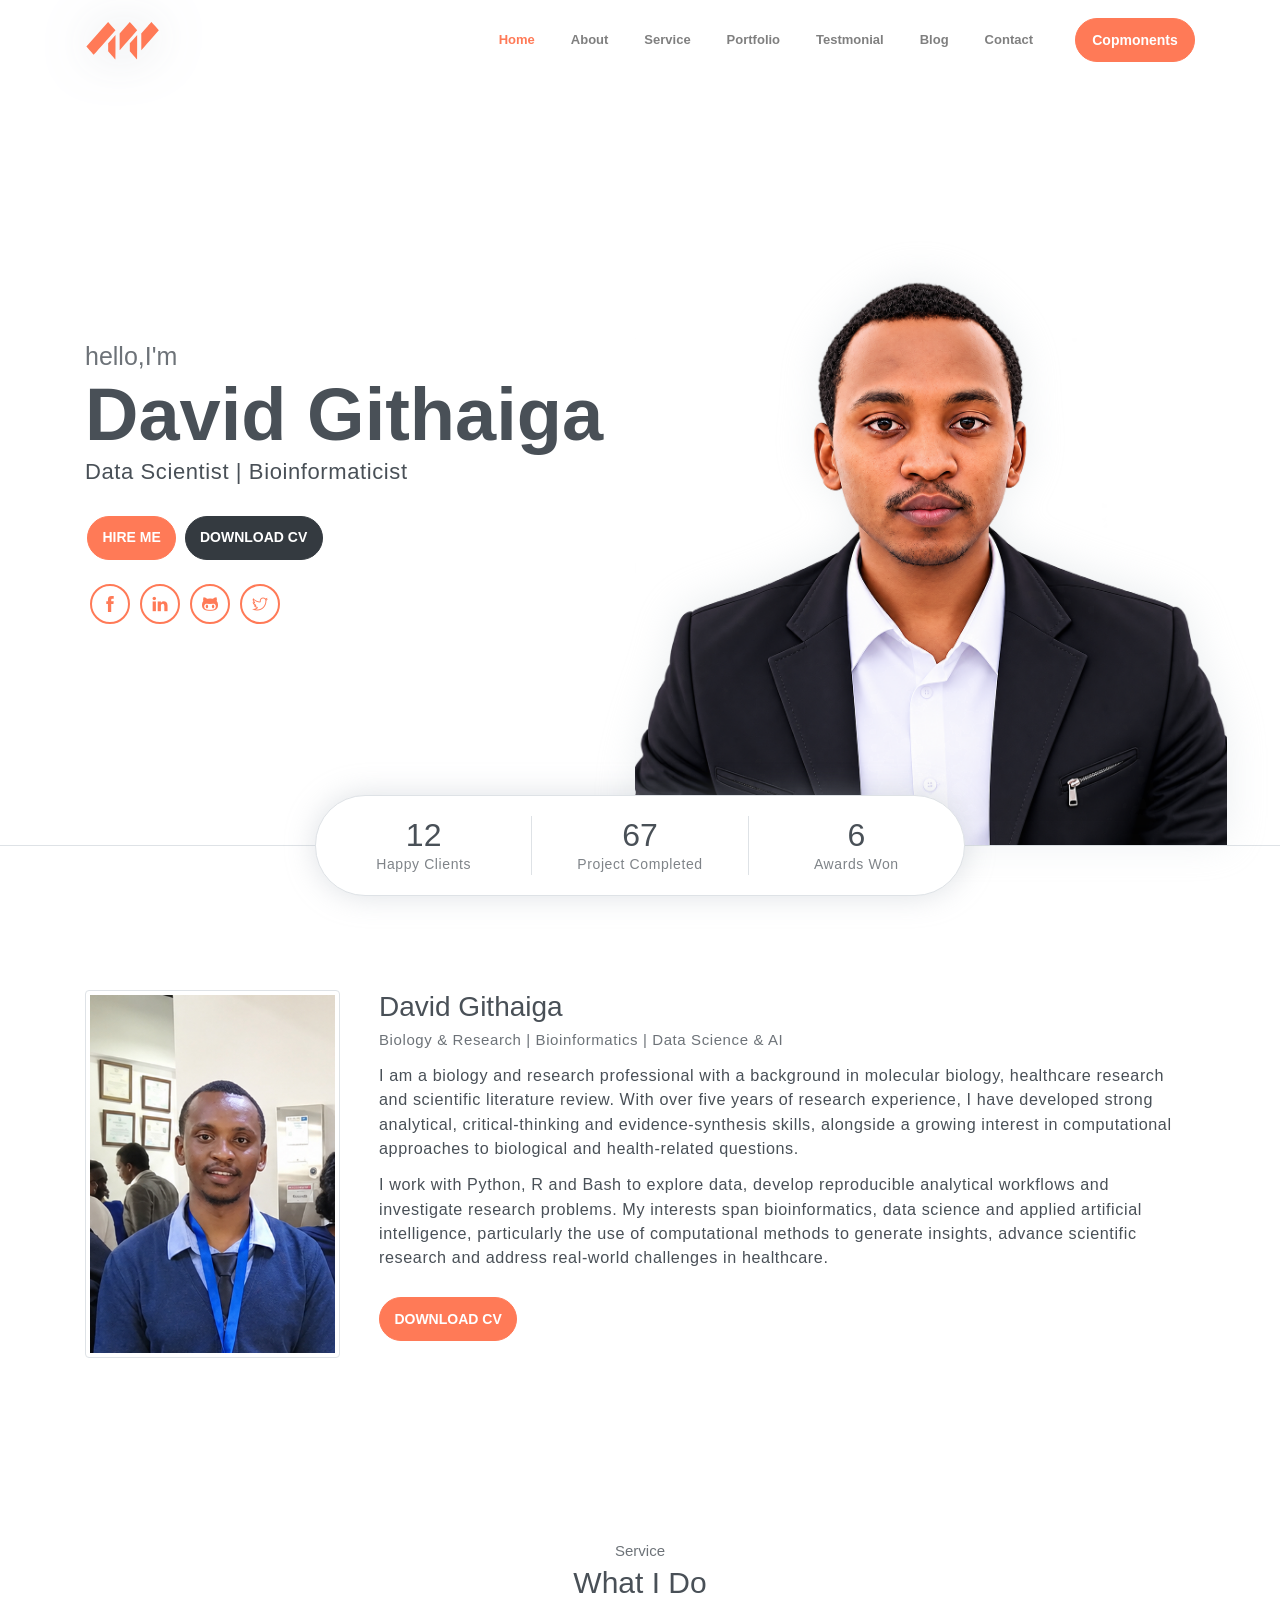
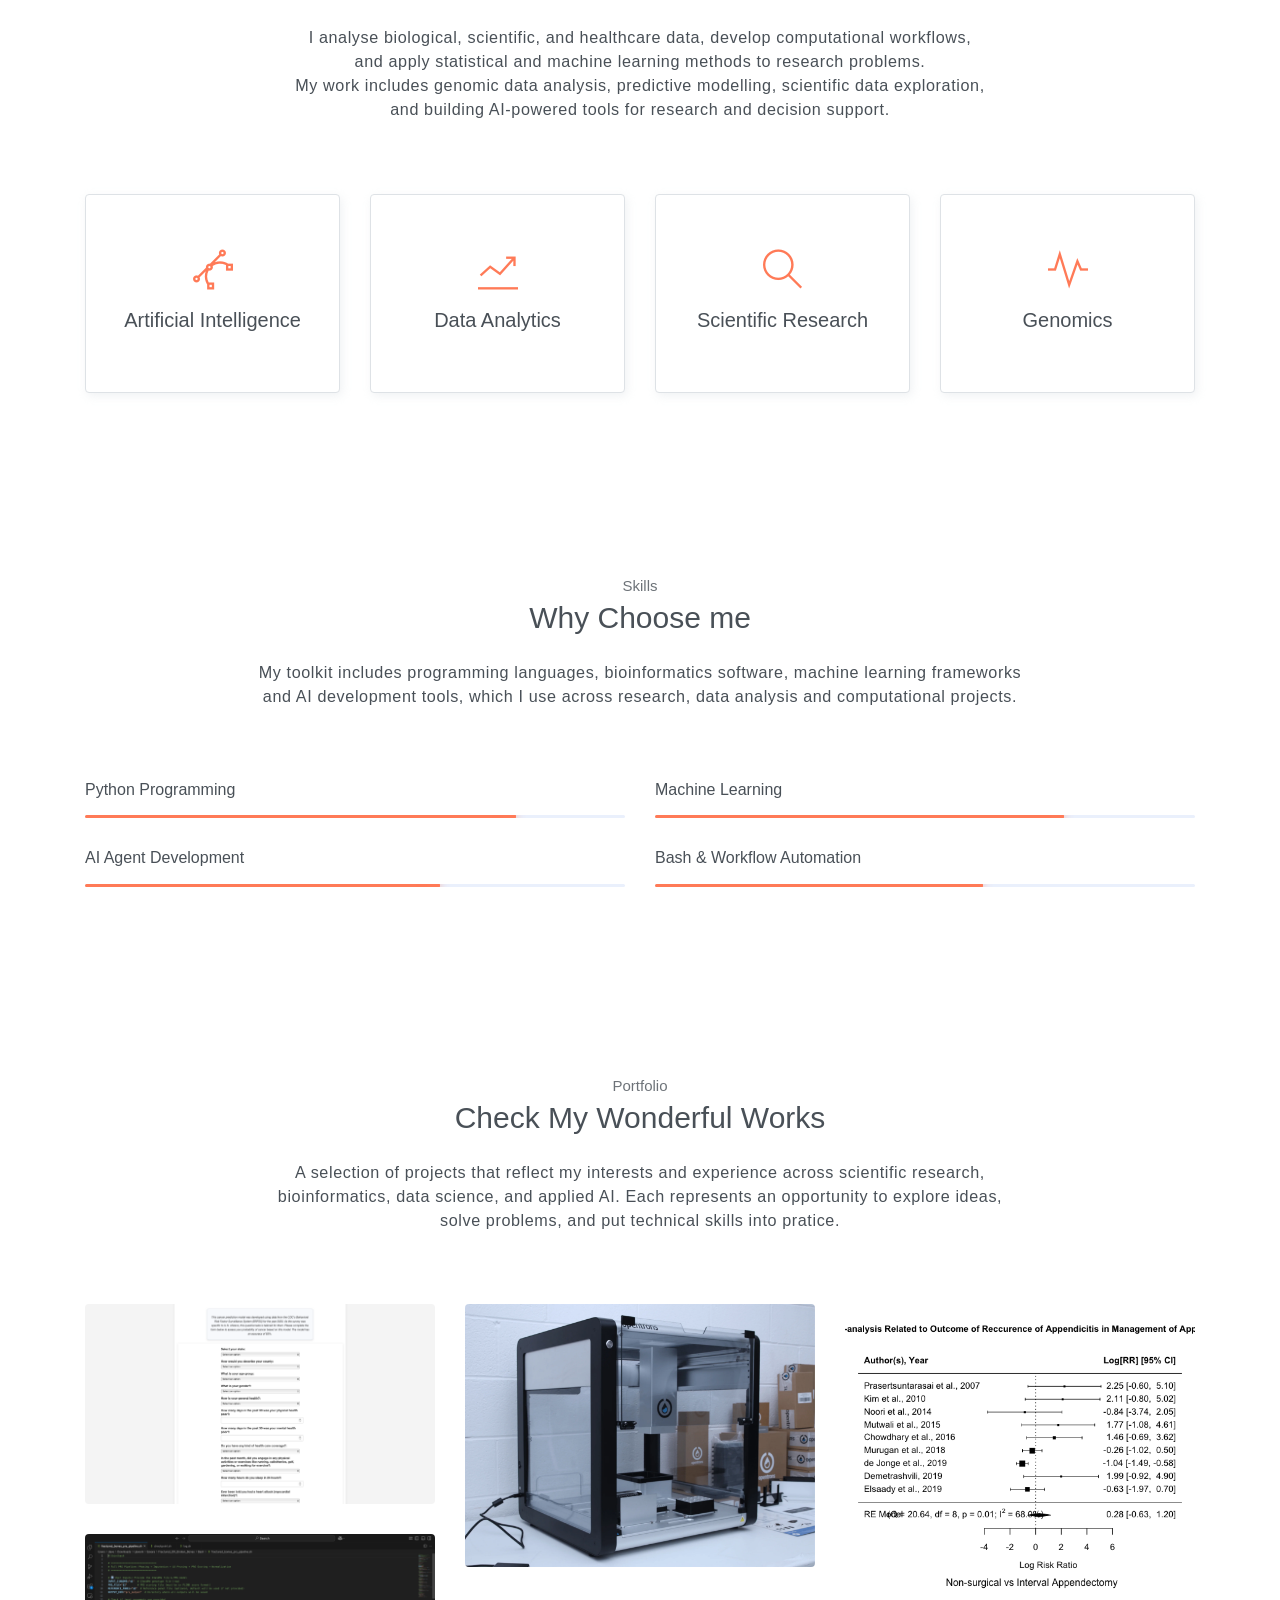
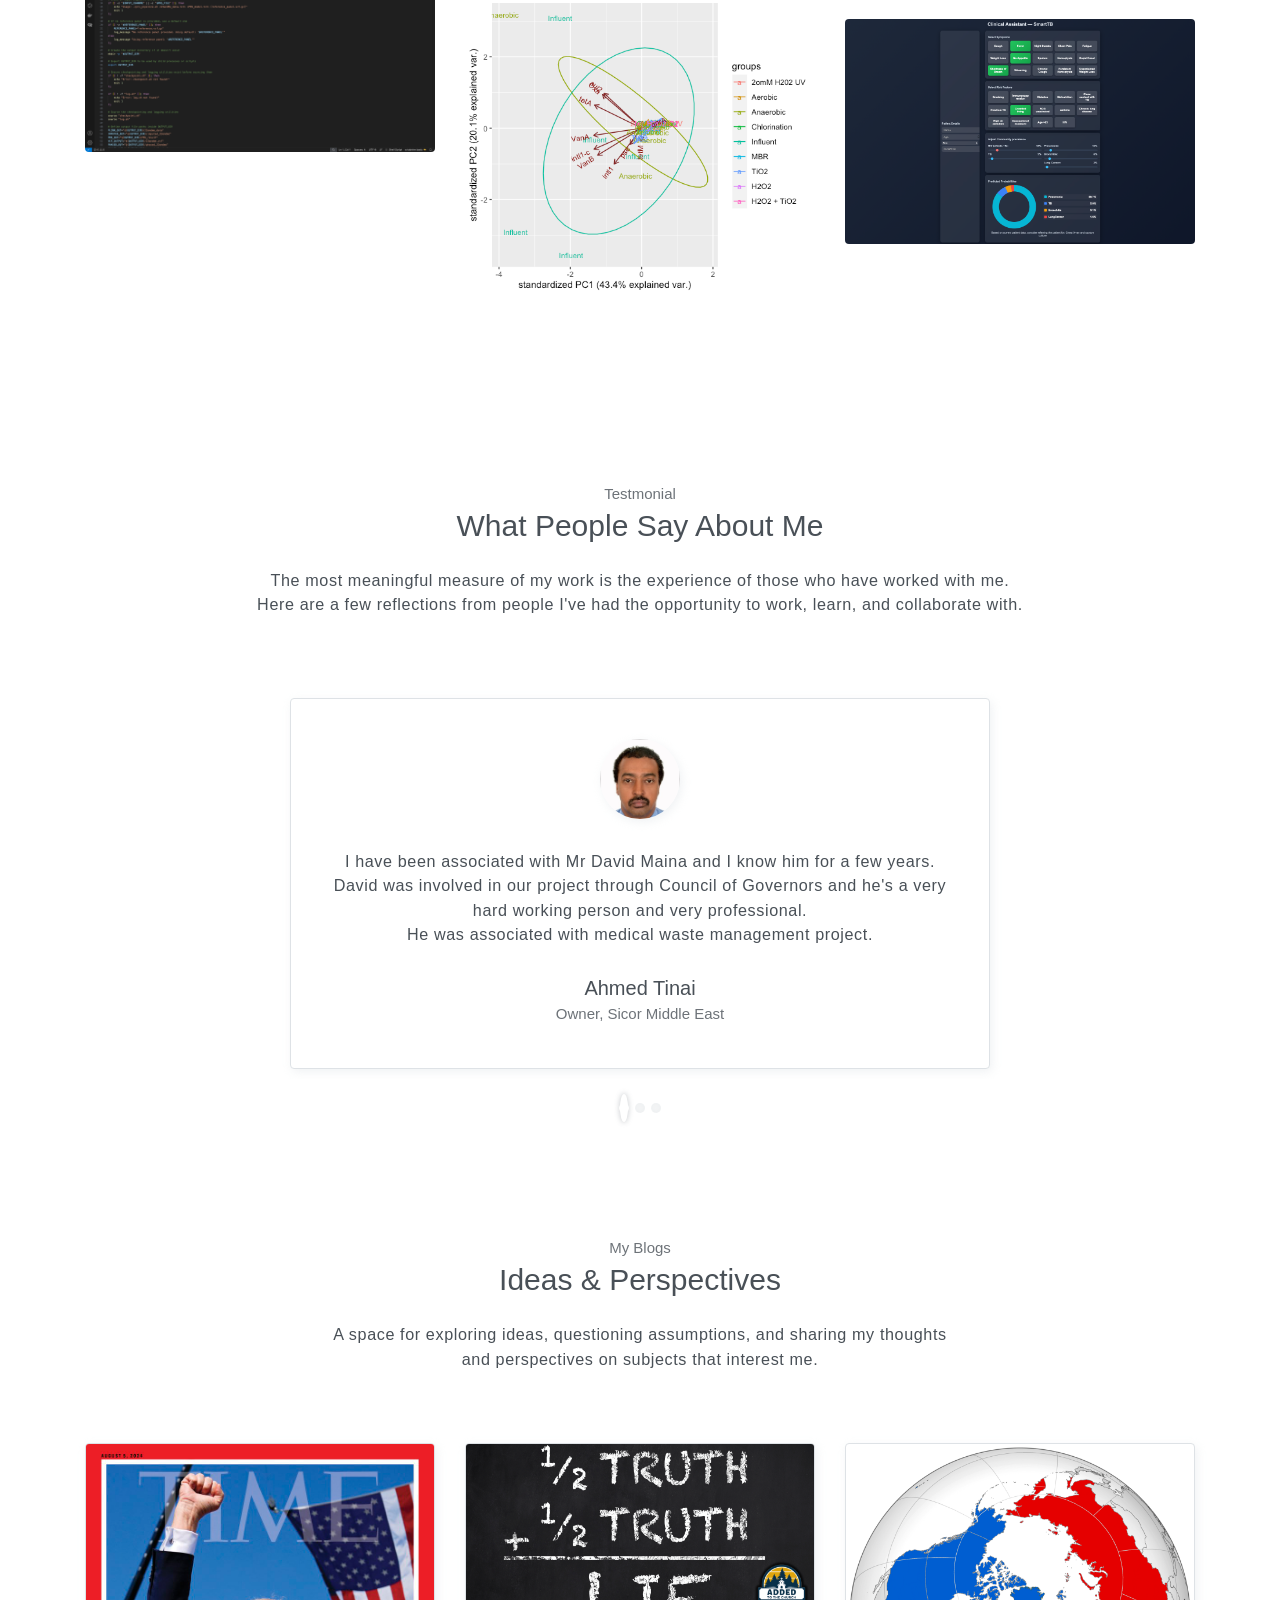
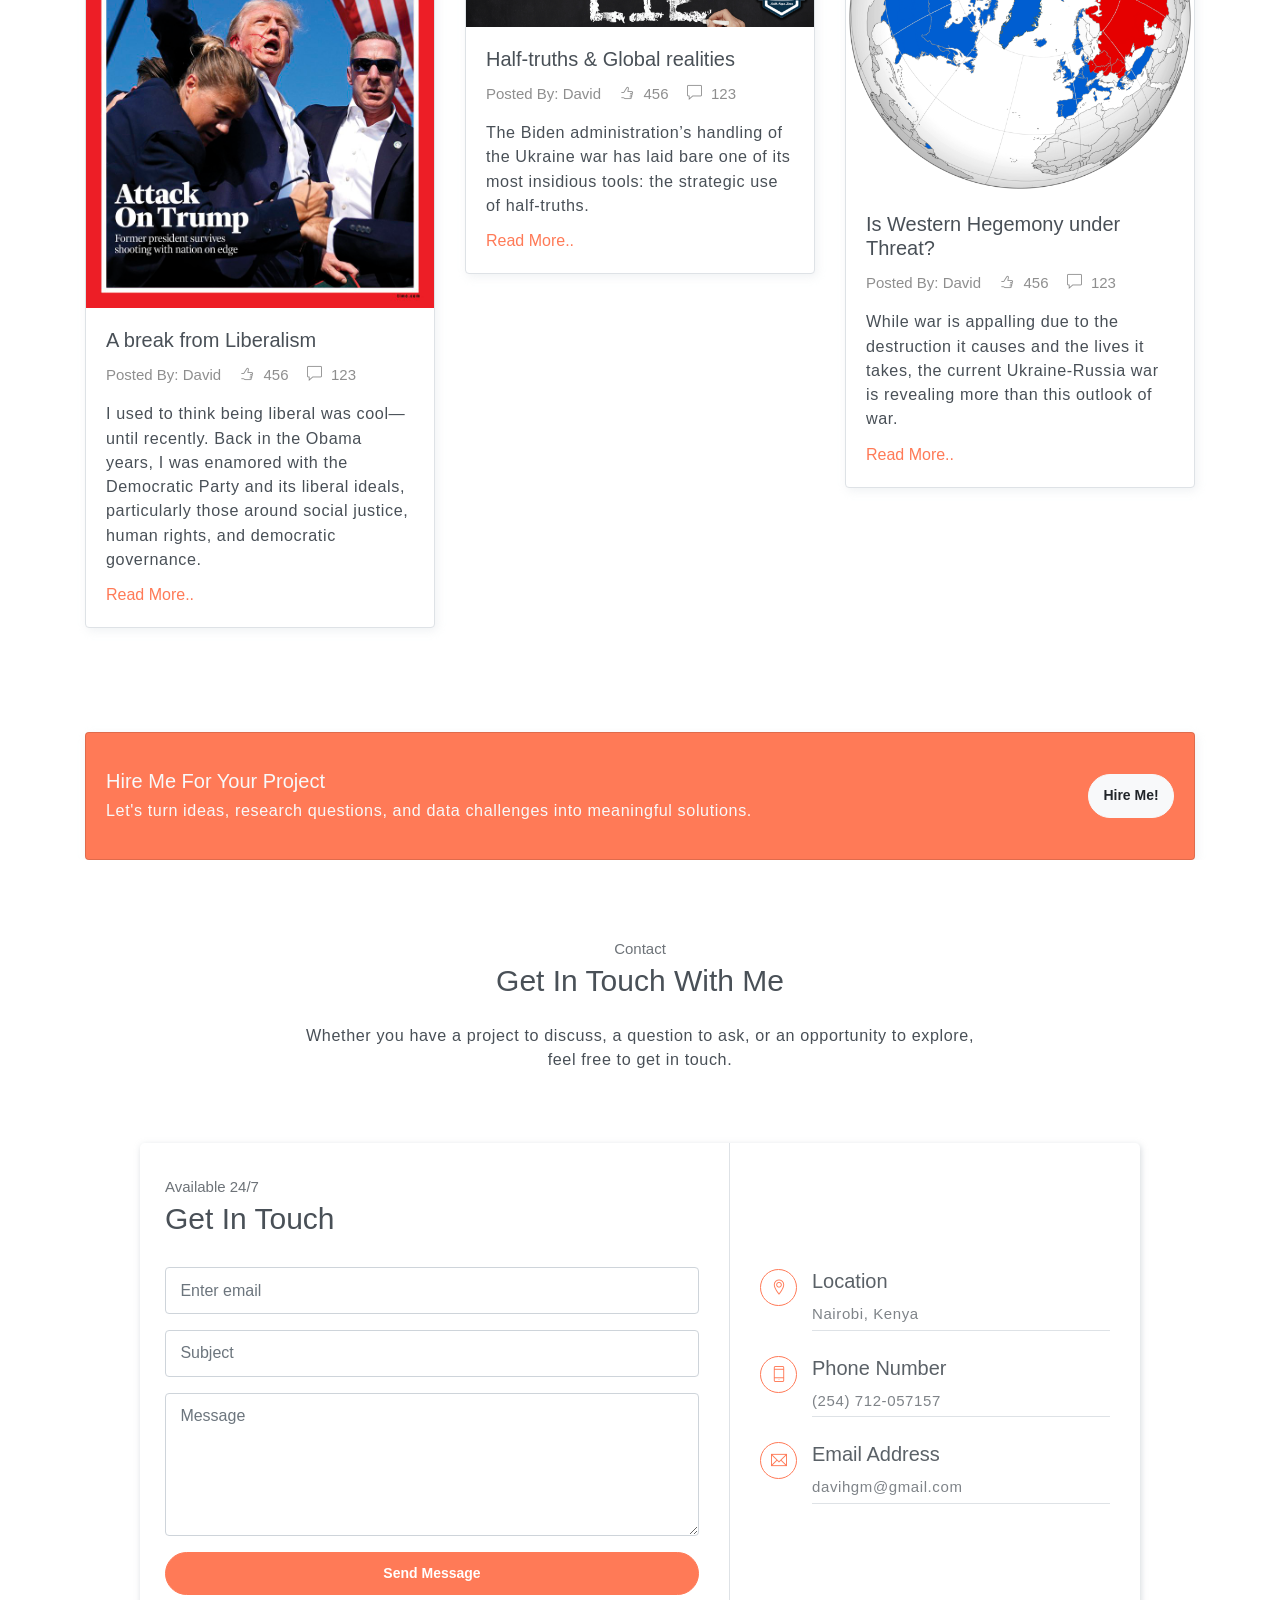
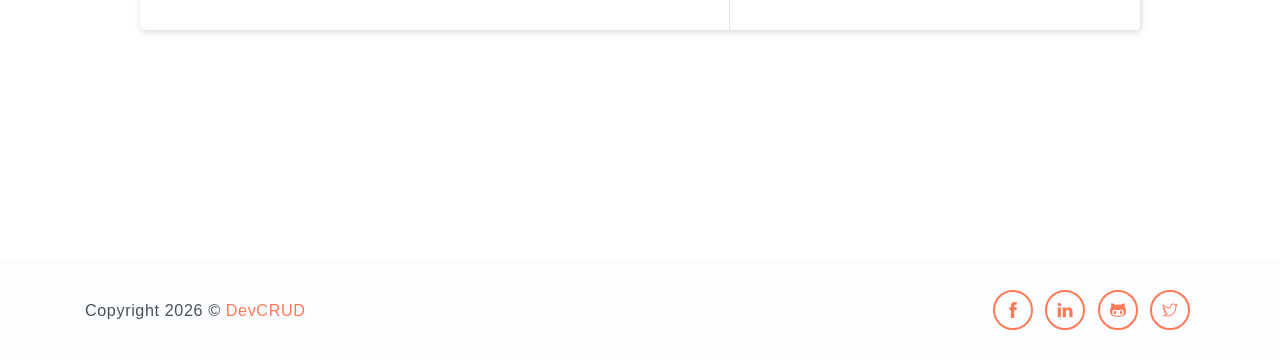
==== public_html/index.html @ 7962969c "Update portfolio website" ====
<!DOCTYPE html>
<html lang="en">
<head>
	<meta charset="utf-8">
    <meta name="viewport" content="width=device-width, initial-scale=1, shrink-to-fit=no">
    <meta name="description" content="Start your development with Steller landing page.">
    <meta name="author" content="Devcrud">
    <title>Steller Landing page | Free Bootstrap 4.1 landing page</title>
    <!-- font icons -->
    <link rel="stylesheet" href="assets/vendors/themify-icons/css/themify-icons.css">
    <!-- Bootstrap + Steller main styles -->
	<link rel="stylesheet" href="assets/css/steller.css">
</head>
<body data-spy="scroll" data-target=".navbar" data-offset="40" id="home">

    <!-- Page navigation -->
    <nav class="navbar navbar-expand-lg navbar-light fixed-top" data-spy="affix" data-offset-top="0">
        <div class="container">
            <a class="navbar-brand" href="#"><img src="assets/imgs/logo.svg" alt=""></a>
            <button class="navbar-toggler" type="button" data-toggle="collapse" data-target="#navbarSupportedContent" aria-controls="navbarSupportedContent" aria-expanded="false" aria-label="Toggle navigation">
                <span class="navbar-toggler-icon"></span>
            </button>

            <div class="collapse navbar-collapse" id="navbarSupportedContent">
                <ul class="navbar-nav ml-auto align-items-center">
                    <li class="nav-item">
                        <a class="nav-link" href="#home">Home</a>
                    </li>
                    <li class="nav-item">
                        <a class="nav-link" href="#about">About</a>
                    </li>
                    <li class="nav-item">
                        <a class="nav-link" href="#service">Service</a>
                    </li>                   
                    <li class="nav-item">
                        <a class="nav-link" href="#portfolio">Portfolio</a>
                    </li>
                    <li class="nav-item">
                        <a class="nav-link" href="#testmonial">Testmonial</a>
                    </li>
                    <li class="nav-item">
                        <a class="nav-link" href="#blog">Blog</a>
                    </li>
                    <li class="nav-item">
                        <a class="nav-link" href="#contact">Contact</a>
                    </li>
                    <li class="nav-item">
                        <a class="- btn btn-primary rounded ml-4" href="components.html">Copmonents</a>
                    </li>
                </ul>
            </div>
        </div>          
    </nav>
    <!-- End of page navibation -->

    <!-- Page Header -->
    <header class="header" id="home">
        <div class="container">
            <div class="infos">
                <h6 class="subtitle">hello,I'm</h6>
                <h6 class="title">David Githaiga</h6>
                <p>Data Scientist | Bioinformaticist</p>

                <div class="buttons pt-3">
                    <a href="#contact" class="btn btn-primary rounded">HIRE ME</a>
                    <a href="/David_Githaiga_CV.pdf" class="btn btn-dark rounded" download>DOWNLOAD CV</a>
                </div>      

                <div class="socials mt-4">
                    <a class="social-item" href="javascript:void(0)"><i class="ti-facebook"></i></a>
                    <a class="social-item" href="https://www.linkedin.com/in/david-githaiga-14272490/"><i class="ti-linkedin"></i></a>
                    <a class="social-item" href="https://github.com/dave-mainag"><i class="ti-github"></i></a>
                    <a class="social-item" href="https://x.com/tweedzvidz?s=11&t=IvfemMxPA1OupzcTANGeMA"><i class="ti-twitter"></i></a>
                </div>
            </div>              
            <div class="img-holder">
                <img src="assets/imgs/man.svg" alt="">
            </div>      
        </div>  

        <!-- Header-widget -->
        <div class="widget">
            <div class="widget-item">
                <h2>12</h2>
                <p>Happy Clients</p>
            </div>
            <div class="widget-item">
                <h2>67</h2>
                <p>Project Completed</p>
            </div>
            <div class="widget-item">
                <h2>6</h2>
                <p>Awards Won</p>
            </div>
        </div>
    </header>
    <!-- End of Page Header -->
    
    <!-- About section -->
    <section id="about" class="section mt-3">
        <div class="container mt-5">
            <div class="row text-center text-md-left">
                <div class="col-md-3">
                    <img src="assets/imgs/avatar.jpg" alt="" class="img-thumbnail mb-4">
                </div>
                <div class="pl-md-4 col-md-9">
                    <h6 class="title">David Githaiga</h6>
                    <p class="subtitle">Biology & Research | Bioinformatics | Data Science & AI</p>
                    <p>I am a biology and research professional with a background in molecular biology, healthcare research and scientific literature review. With over five years of research experience, I have developed strong analytical, critical-thinking and evidence-synthesis skills, alongside a growing interest in computational approaches to biological and health-related questions.</p>
                    <p>I work with Python, R and Bash to explore data, develop reproducible analytical workflows and investigate research problems. My interests span bioinformatics, data science and applied artificial intelligence, particularly the use of computational methods to generate insights, advance scientific research and address real-world challenges in healthcare.</p>
                    <a href="/David_Githaiga_CV.pdf" class="btn btn-primary rounded mt-3" download>DOWNLOAD CV</a>                   
                </div>
            </div>
        </div>
    </section>

    <!-- Service section -->
    <section id="service" class="section">
        <div class="container text-center">
            <h6 class="subtitle">Service</h6>
            <h6 class="section-title mb-4">What I Do</h6>
            <p class="mb-5 pb-4">I analyse biological, scientific, and healthcare data, develop computational workflows, <br> and apply statistical and machine learning methods to research problems. <br> My work includes genomic data analysis, predictive modelling, scientific data exploration, <br> and building AI-powered tools for research and decision support.</p>

            <div class="row">
                <div class="col-sm-6 col-md-3 mb-4">
                    <div class="custom-card card border">
                        <div class="card-body">
                            <i class="icon ti-vector"></i>
                            <h5>Artificial Intelligence</h5>
                        </div>
                    </div>
                </div>
                <div class="col-sm-6 col-md-3 mb-4">
                    <div class="custom-card card border">
                        <div class="card-body">
                            <i class="icon ti-stats-up"></i>
                            <h5>Data Analytics</h5>
                        </div>
                    </div>
                </div>
                <div class="col-sm-6 col-md-3 mb-4">
                    <div class="custom-card card border">
                        <div class="card-body">
                            <i class="icon ti-search"></i>
                            <h5>Scientific Research</h5>
                        </div>
                    </div>
                </div>
                <div class="col-sm-6 col-md-3 mb-4">
                    <div class="custom-card card border">
                        <div class="card-body">
                            <i class="icon ti-pulse"></i>
                            <h5>Genomics</h5>
                        </div>
                    </div>
                </div>
            </div>
        </div>
    </section>
    <!-- End of Sectoin -->

    <!-- Skills section -->
    <section class="section">
        <div class="container text-center">
            <h6 class="subtitle">Skills</h6>
            <h6 class="section-title mb-4">Why Choose me</h6>
            <p class="mb-5 pb-4">My toolkit includes programming languages, bioinformatics software, machine learning frameworks <br> and AI development tools, which I use across research, data analysis and computational projects.</p>

            <div class="row text-left">
                <div class="col-sm-6">
                    <h6 class="mb-3">Python Programming</h6>
                    <div class="progress">
                        <div class="progress-bar bg-primary" role="progressbar" style="width: 79%;" aria-valuenow="25" aria-valuemin="0" aria-valuemax="100"><span>89%</span></div>
                    </div>
                </div>
                <div class="col-sm-6">
                    <h6 class="mb-3">Machine Learning</h6>
                    <div class="progress">
                        <div class="progress-bar bg-primary" role="progressbar" style="width: 75%;" aria-valuenow="25" aria-valuemin="0" aria-valuemax="100"><span>83%</span></div>
                    </div>
                </div>
                <div class="col-sm-6">
                    <h6 class="mb-3">AI Agent Development</h6>
                    <div class="progress">
                        <div class="progress-bar bg-primary" role="progressbar" style="width: 65%;" aria-valuenow="25" aria-valuemin="0" aria-valuemax="100"><span>95%</span></div>
                    </div>
                </div>
                <div class="col-sm-6">
                    <h6 class="mb-3">Bash & Workflow Automation</h6>
                    <div class="progress">
                        <div class="progress-bar bg-primary" role="progressbar" style="width: 60%;" aria-valuenow="25" aria-valuemin="0" aria-valuemax="100"><span>90%</span></div>
                    </div>
                </div>
            </div>  
        </div>
    </section>
    <!-- End of Skills sections -->

    <!-- Portfolio section -->
    <section id="portfolio" class="section">
        <div class="container text-center">
            <h6 class="subtitle">Portfolio</h6>
            <h6 class="section-title mb-4">Check My Wonderful Works</h6>
            <p class="mb-5 pb-4">A selection of projects that reflect my interests and experience across scientific research, <br> bioinformatics, data science, and applied AI. Each represents an opportunity to explore ideas, <br> solve problems, and put technical skills into pratice.</p>

            <div class="row">
                <div class="col-sm-4">
                    <div class="img-wrapper">
                        <img src="assets/imgs/folio-1.jpg" alt="">
                        <div class="overlay">
                            <div class="overlay-infos">
                                <h5>Clinical Intelligence_1</h5>
                                <a href="javascript:void(0)"><i class="ti-zoom-in"></i></a>
                                <a href="https://predictive-modeling-for-cancer-screening.onrender.com"><i class="ti-link"></i></a>
                            </div>  
                        </div>
                    </div>
                    <div class="img-wrapper">
                        <img src="assets/imgs/folio-2.jpg" alt="">
                        <div class="overlay">
                            <div class="overlay-infos">
                                <h5>Polygenic Risk Scoring</h5>
                                <a href="javascript:void(0)"><i class="ti-zoom-in"></i></a>
                                <a href="https://www.upwork.com/freelancers/~01d3f1a90005e463da?p=1904426137195565056"><i class="ti-link"></i></a>
                            </div>                              
                        </div>
                    </div>                  
                </div>
                <div class="col-sm-4">
                    <div class="img-wrapper">
                        <img src="assets/imgs/folio-3.jpg" alt="">
                        <div class="overlay">
                            <div class="overlay-infos">
                                <h5>Protocol Automation /Scripting</h5>
                                <a href="javascript:void(0)"><i class="ti-zoom-in"></i></a>
                                <a href="https://www.upwork.com/freelancers/~01d3f1a90005e463da?p=1921125455289016320"><i class="ti-link"></i></a>
                            </div>  
                        </div>
                    </div>
                    <div class="img-wrapper">
                        <img src="assets/imgs/folio-4.jpg" alt="">
                        <div class="overlay">
                            <div class="overlay-infos">
                                <h5>Data Visualization</h5>
                                <a href="javascript:void(0)"><i class="ti-zoom-in"></i></a>
                                <a href="https://www.upwork.com/freelancers/~01d3f1a90005e463da?p=1683829296733327360"><i class="ti-link"></i></a>
                            </div>                              
                        </div>
                    </div>                  
                </div>
                <div class="col-sm-4">
                    <div class="img-wrapper">
                        <img src="assets/imgs/folio-5.jpg" alt="">
                        <div class="overlay">
                            <div class="overlay-infos">
                                <h5>Meta Analysis</h5>
                                <a href="javascript:void(0)"><i class="ti-zoom-in"></i></a>
                                <a href="https://www.upwork.com/freelancers/~01d3f1a90005e463da?p=1683831739510820864"><i class="ti-link"></i></a>
                            </div>  
                        </div>
                    </div>
                    <div class="img-wrapper">
                        <img src="assets/imgs/folio-6.jpg" alt="">
                        <div class="overlay">
                            <div class="overlay-infos">
                                <h5>Clinical Intelligence_2</h5>
                                <a href="javascript:void(0)"><i class="ti-zoom-in"></i></a>
                                <a href="https://smarttb-diagnosis-decisionsupport.onrender.com"><i class="ti-link"></i></a>
                            </div>                              
                        </div>
                    </div>                  
                </div>
            </div>

        </div>
    </section>
    <!-- End of portfolio section -->

    <!-- Testmonial Section -->
    <section id="testmonial" class="section">
        <div class="container text-center">
            <h6 class="subtitle">Testmonial</h6>
            <h6 class="section-title mb-4">What People Say About Me</h6>
            <p class="mb-5 pb-4">The most meaningful measure of my work is the experience of those who have worked with me. <br> Here are a few reflections from people I've had the opportunity to work, learn, and collaborate with.</p>


            <div id="carouselExampleIndicators" class="carousel slide" data-ride="carousel">
                <ol class="carousel-indicators">
                    <li data-target="#carouselExampleIndicators" data-slide-to="0" class="active"></li>
                    <li data-target="#carouselExampleIndicators" data-slide-to="1"></li>
                    <li data-target="#carouselExampleIndicators" data-slide-to="2"></li>
                </ol>
                <div class="carousel-inner">
                    <div class="carousel-item active">
                        <div class="card testmonial-card border">
                            <div class="card-body">
                                <img src="assets/imgs/avatar-1.jpg" alt="">
                                <p>I have been associated with Mr David Maina and I know him for a few years. David was involved in our project through Council of Governors and he's a very hard working person and very professional. <br> He was associated with medical waste management project.</p>
                                <h1 class="title">Ahmed Tinai</h1>
                                <h1 class="subtitle">Owner, Sicor Middle East</h1>
                            </div>
                        </div>
                    </div>
                    <div class="carousel-item">
                        <div class="card testmonial-card border">
                            <div class="card-body">
                                <img src="assets/imgs/avatar-2.jpg" alt="">
                                <p>Mr. David Githaiga spent 2 years at the Bioinformatics Institute of Kenya from November 2014 to December 2015. <br> During his time with us, Mr. Maina was hardworking and executed his assignments with minimum supervision. <br> He displayed exemplary team leadership skills, had good communication and problem-solving skills, and was an avid learner.</p>
                                <h1 class="title">Dr Angus Nassir</h1>
                                <h1 class="subtitle">Founder, Bioinformatics Institute of Kenya</h1>
                            </div>
                        </div>
                    </div>
                    <div class="carousel-item">
                        <div class="card testmonial-card border">
                            <div class="card-body">
                                <img src="assets/imgs/avatar-3.jpg" alt="">
                                <p>I know David from close interaction with him as the patron of the Nairobi University Microbiologist Student Association (NUMSA), a students' organization. <br> He is a highly motivated individual with high organizational skills. <br> He is focused, multifaceted, dependable, and has great interpersonal skills.</p>
                                <h1 class="title">Maina Wagacha, PhD</h1>
                                <h1 class="subtitle">Senior Lecturer, University of Nairobi</h1>
                            </div>
                        </div>
                    </div>
                </div>
            </div>
        </div>
    </section>
    <!-- End of testmonial section -->

    <!-- Blog Section -->
    <section id="blog" class="section">
        <div class="container text-center">
            <h6 class="subtitle">My Blogs</h6>
            <h6 class="section-title mb-4">Ideas & Perspectives</h6>
            <p class="mb-5 pb-4">A space for exploring ideas, questioning assumptions, and sharing my thoughts <br> and perspectives on subjects that interest me.</p>

            <div class="row text-left">
                <div class="col-md-4">
                    <div class="card border mb-4">
                        <img src="assets/imgs/blog-1.jpg" alt="" class="card-img-top w-100">
                        <div class="card-body">
                            <h5 class="card-title">A break from Liberalism</h5>
                            <div class="post-details">
                                <a href="javascript:void(0)">Posted By: David</a>
                                <a href="javascript:void(0)"><i class="ti-thumb-up"></i> 456</a>
                                <a href="javascript:void(0)"><i class="ti-comment"></i> 123</a>
                            </div>
                            <p>I used to think being liberal was cool—until recently. Back in the Obama years, I was enamored with the Democratic Party and its liberal ideals, particularly those around social justice, human rights, and democratic governance.</p>
                            <a href="https://githbio.wordpress.com/2024/09/24/a-break-from-liberalism-why-i-now-choose-conservatism/">Read More..</a>
                        </div>
                    </div>
                </div>
                <div class="col-md-4">
                    <div class="card border mb-4">
                        <img src="assets/imgs/blog-2.jpg" alt="" class="card-img-top w-100">
                        <div class="card-body">
                            <h5 class="card-title">Half-truths & Global realities</h5>
                            <div class="post-details">
                                <a href="javascript:void(0)">Posted By: David</a>
                                <a href="javascript:void(0)"><i class="ti-thumb-up"></i> 456</a>
                                <a href="javascript:void(0)"><i class="ti-comment"></i> 123</a>
                            </div>
                            <p>The Biden administration’s handling of the Ukraine war has laid bare one of its most insidious tools: the strategic use of half-truths.</p>
                            <a href="https://githbio.wordpress.com/2024/09/22/half-truths-and-global-realities-a-dangerous-narrative/">Read More..</a>
                        </div>
                    </div>
                </div>
                <div class="col-md-4">
                    <div class="card border mb-4">
                        <img src="assets/imgs/blog-3.jpg" alt="" class="card-img-top w-100">
                        <div class="card-body">
                            <h5 class="card-title">Is Western Hegemony under Threat?</h5>
                            <div class="post-details">
                                <a href="javascript:void(0)">Posted By: David</a>
                                <a href="javascript:void(0)"><i class="ti-thumb-up"></i> 456</a>
                                <a href="javascript:void(0)"><i class="ti-comment"></i> 123</a>
                            </div>
                            <p>While war is appalling due to the destruction it causes and the lives it takes, the current Ukraine-Russia war is revealing more than this outlook of war.</p>
                            <a href="https://githbio.wordpress.com/2022/03/08/is-western-hegemony-under-threat/">Read More..</a>
                        </div>
                    </div>
                </div>
            </div>
        </div>
    </section>

    <!-- Hire me section -->
    <section class="bg-gray p-0 section">
        <div class="container">
            <div class="card bg-primary">
                <div class="card-body text-light">
                    <div class="row align-items-center">
                        <div class="col-sm-9 text-center text-sm-left">
                            <h5 class="mt-3">Hire Me For Your Project</h5>
                            <p class="mb-3">Let's turn ideas, research questions, and data challenges into meaningful solutions.</p>
                        </div>
                        <div class="col-sm-3 text-center text-sm-right">
                            <a href="#contact" class="btn btn-light rounded">Hire Me!</a>
                        </div>
                    </div>
                </div> 
            </div>
        </div>
    </section>      
    <!-- End od Hire me section. -->

    <!-- Contact Section -->
    <section id="contact" class="position-relative section">
        <div class="container text-center">
            <h6 class="subtitle">Contact</h6>
            <h6 class="section-title mb-4">Get In Touch With Me</h6>
            <p class="mb-5 pb-4">Whether you have a project to discuss, a question to ask, or an opportunity to explore, <br> feel free to get in touch.</p>

            <div class="contact text-left">
                <div class="form">
                    <h6 class="subtitle">Available 24/7</h6>
                    <h6 class="section-title mb-4">Get In Touch</h6>
                    <form action="https://formspree.io/f/mkgrzeol" method="POST">
                        <div class="form-group">
                            <input type="email" name="email" class="form-control" id="exampleInputEmail1" aria-describedby="emailHelp" placeholder="Enter email" required>
                        </div>
                        <div class="form-group">
                            <input type="text" name="_gotcha" style="display:none"> <!-- honeypot field to catch basic bots -->
                            <input type="text" name="subject" class="form-control" id="exampleInputPassword1" placeholder="Subject" required>
                        </div>
                        <div class="form-group">
                            <textarea name="contact-message" id="" cols="30" rows="5" class="form-control" placeholder="Message"></textarea>
                        </div>
                        <button type="submit" class="btn btn-primary btn-block rounded w-lg">Send Message</button>
                    </form>
                </div>
                <div class="contact-infos">
                    <div class="item">
                        <i class="ti-location-pin"></i>
                        <div class="">
                            <h5>Location</h5>
                            <p>Nairobi, Kenya</p>
                        </div>                          
                    </div>
                    <div class="item">
                        <i class="ti-mobile"></i>
                        <div>
                            <h5>Phone Number</h5>
                            <p>(254) 712-057157</p>
                        </div>                          
                    </div>
                    <div class="item">
                        <i class="ti-email"></i>
                        <div class="mb-0">
                            <h5>Email Address</h5>
                            <p>davihgm@gmail.com</p>
                        </div>
                    </div>
                </div>                  
            </div>
        </div>  
        <div id="map">
            <iframe src="https://snazzymaps.com/embed/61257"></iframe>
        </div>      
    </section>
    <!-- End of Contact Section -->

    <!-- Page Footer -->
    <footer class="page-footer">
        <div class="container">
            <div class="row align-items-center">
                <div class="col-sm-6">
                    <p>Copyright <script>document.write(new Date().getFullYear())</script> &copy; <a href="http://www.devcrud.com" target="_blank">DevCRUD</a></p>
                </div>
                <div class="col-sm-6">
                    <div class="socials">
                        <a class="social-item" href="javascript:void(0)"><i class="ti-facebook"></i></a>
                        <a class="social-item" href="https://www.linkedin.com/in/david-githaiga-14272490/"><i class="ti-linkedin"></i></a>
                        <a class="social-item" href="https://github.com/dave-mainag"><i class="ti-github"></i></a>
                        <a class="social-item" href="https://x.com/tweedzvidz?s=11&t=IvfemMxPA1OupzcTANGeMA"><i class="ti-twitter"></i></a>
                    </div>
                </div>
            </div>
        </div>
    </footer> 
    <!-- End of page footer -->
	
	<!-- core  -->
    <script src="assets/vendors/jquery/jquery-3.4.1.js"></script>
    <script src="assets/vendors/bootstrap/bootstrap.bundle.js"></script>
    <!-- bootstrap 3 affix -->
	<script src="assets/vendors/bootstrap/bootstrap.affix.js"></script>

    <!-- steller js -->
    <script src="assets/js/steller.js"></script>

</body>
</html>
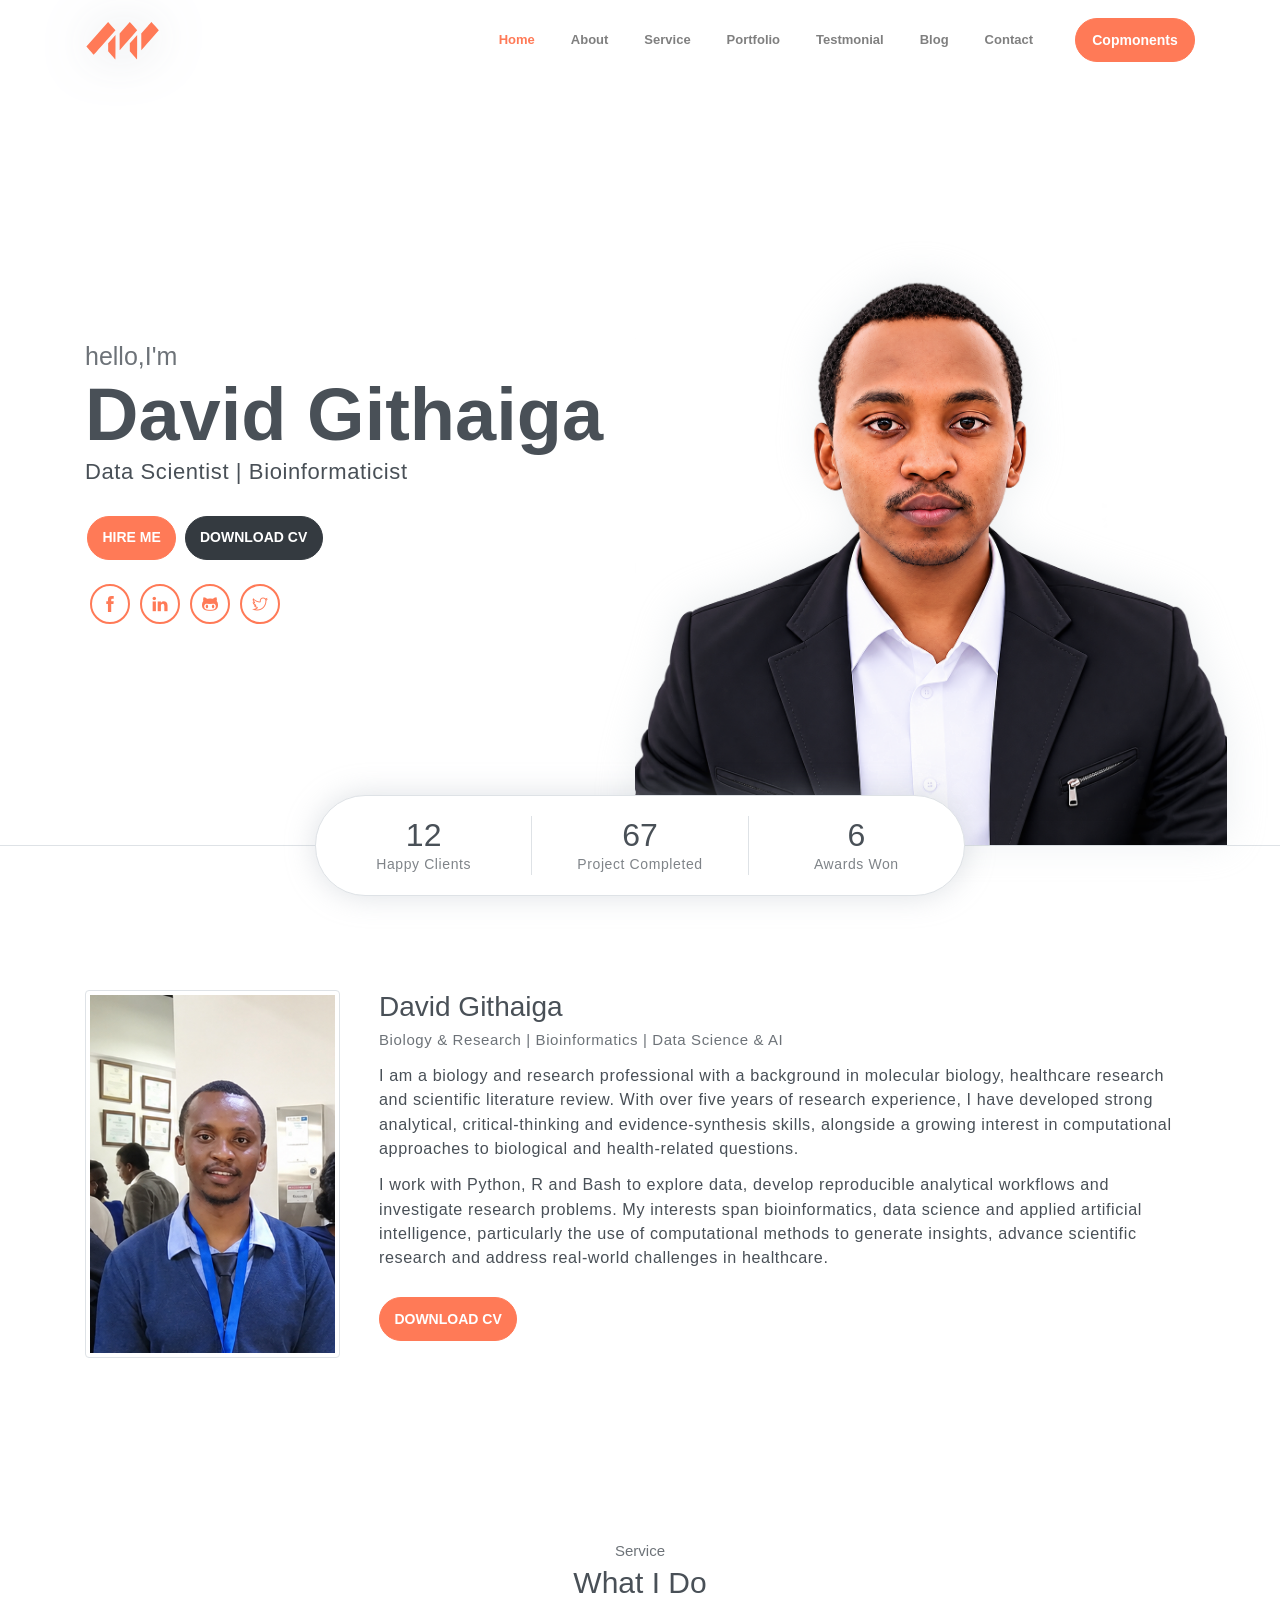
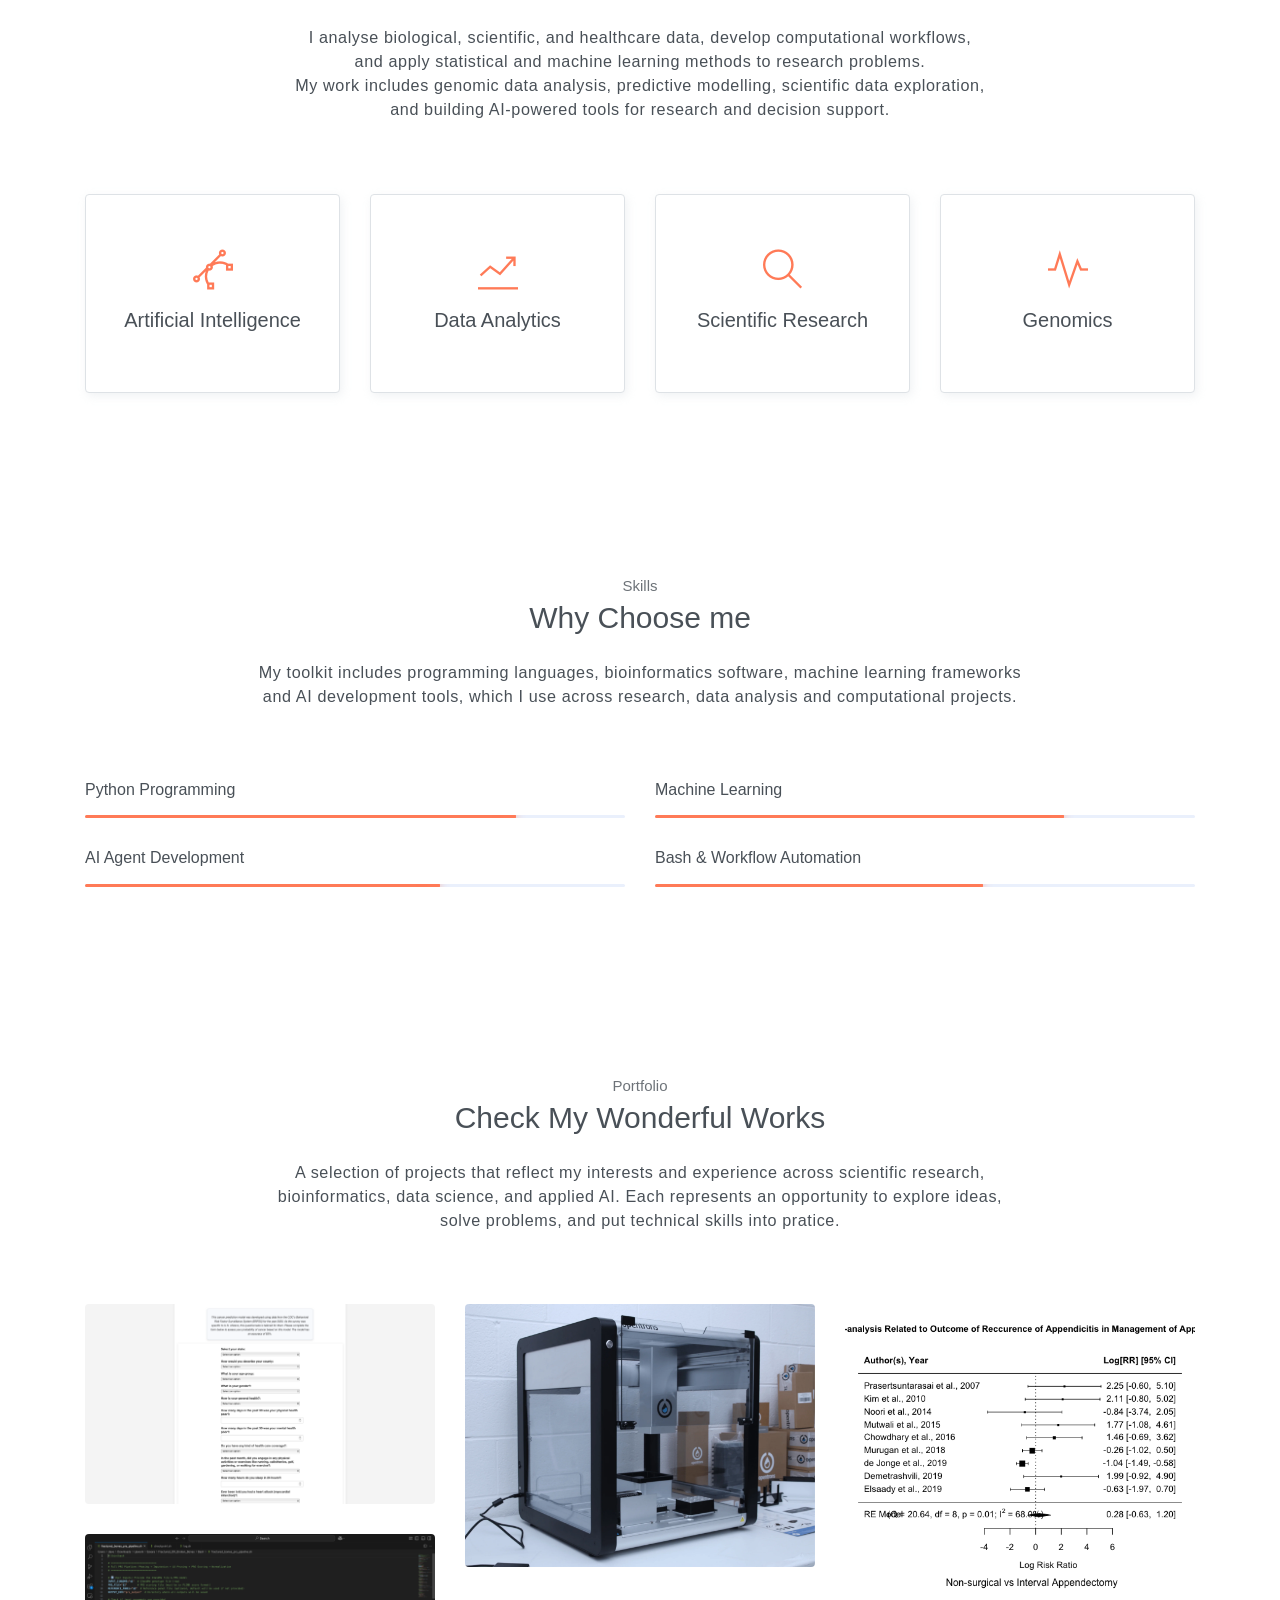
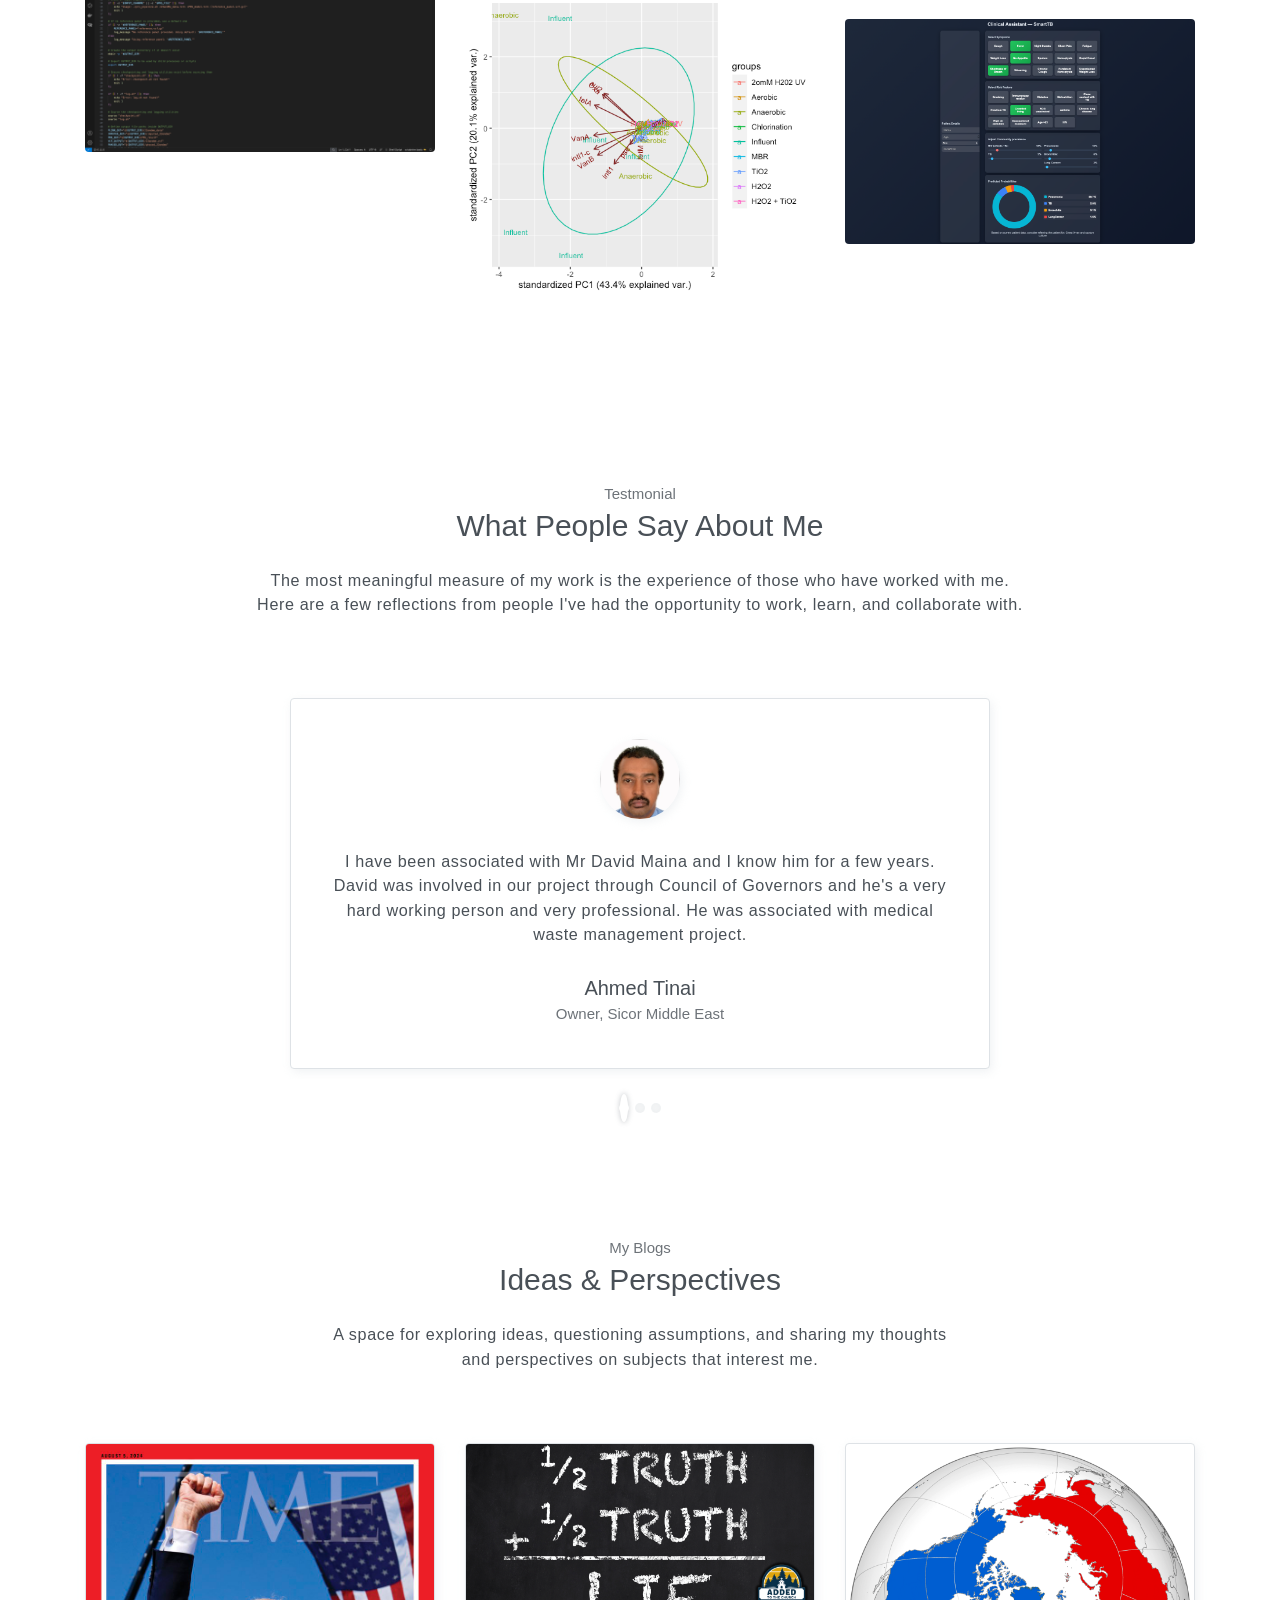
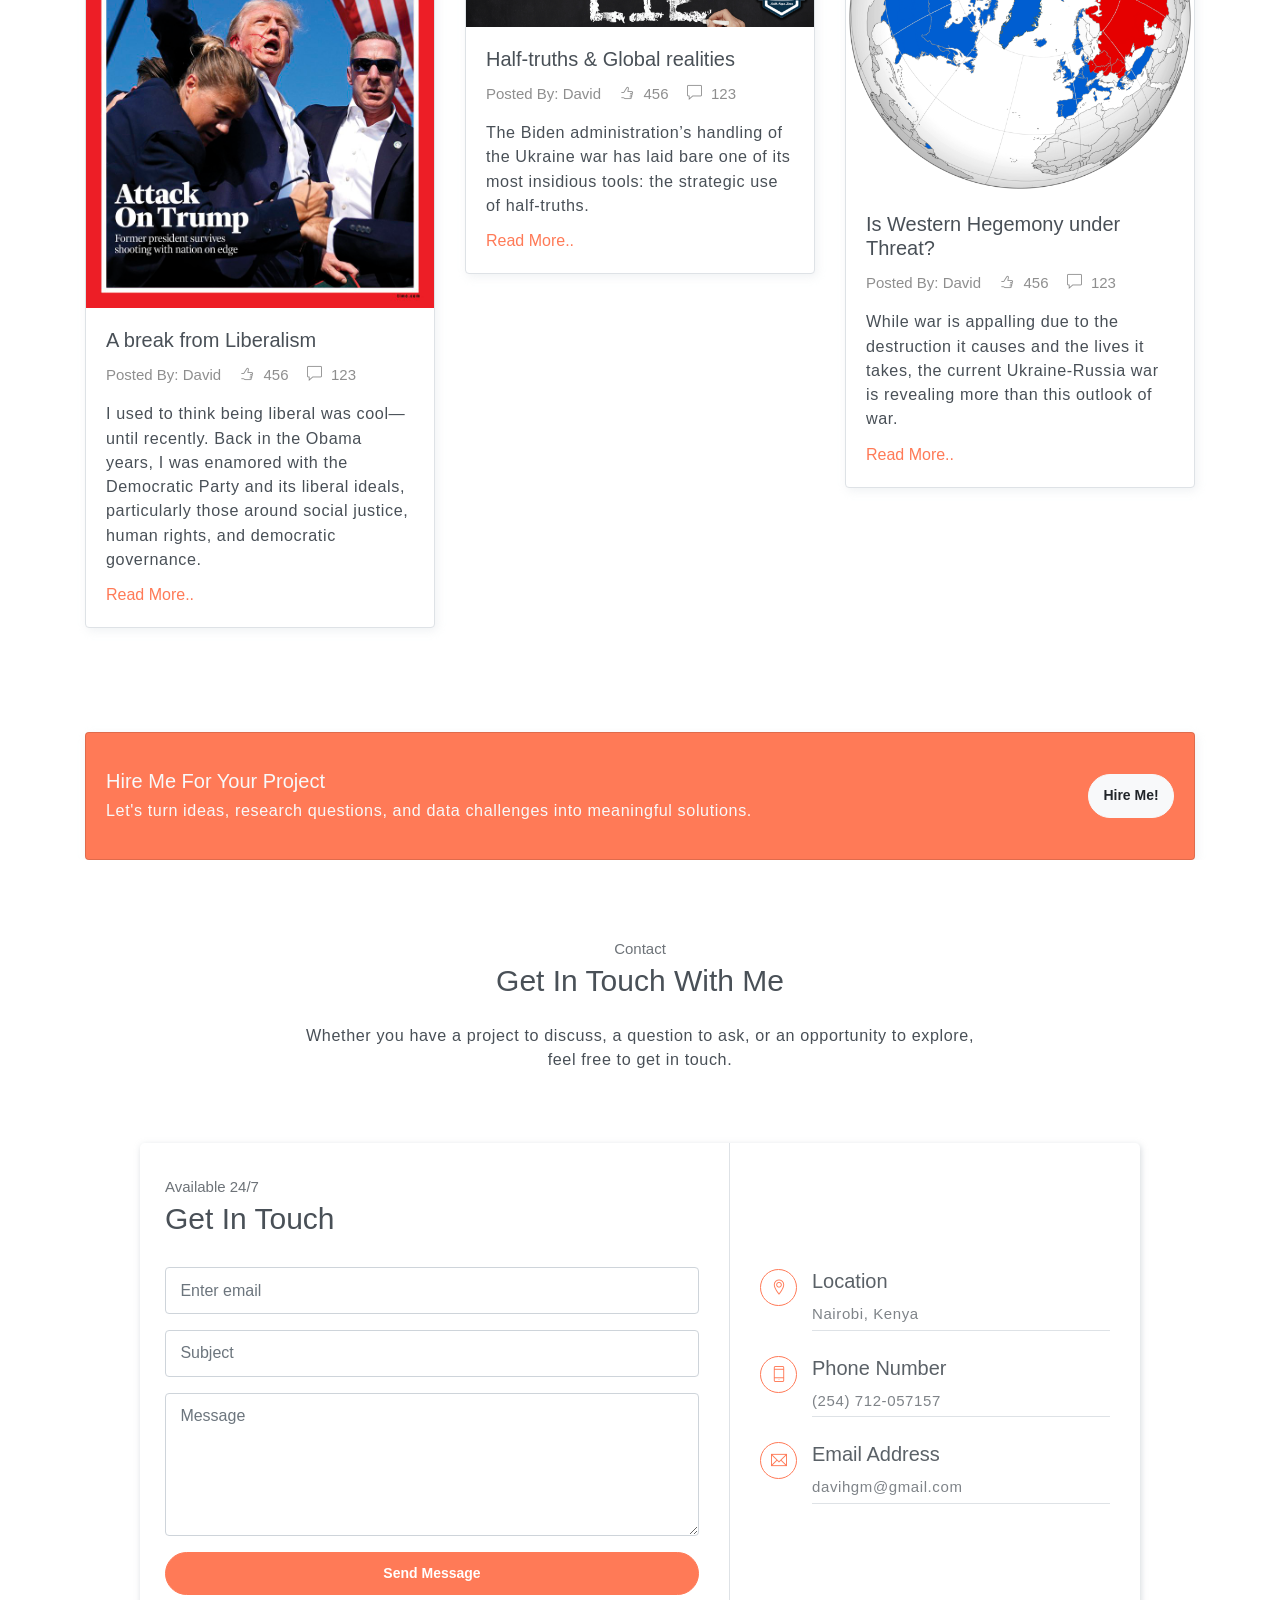
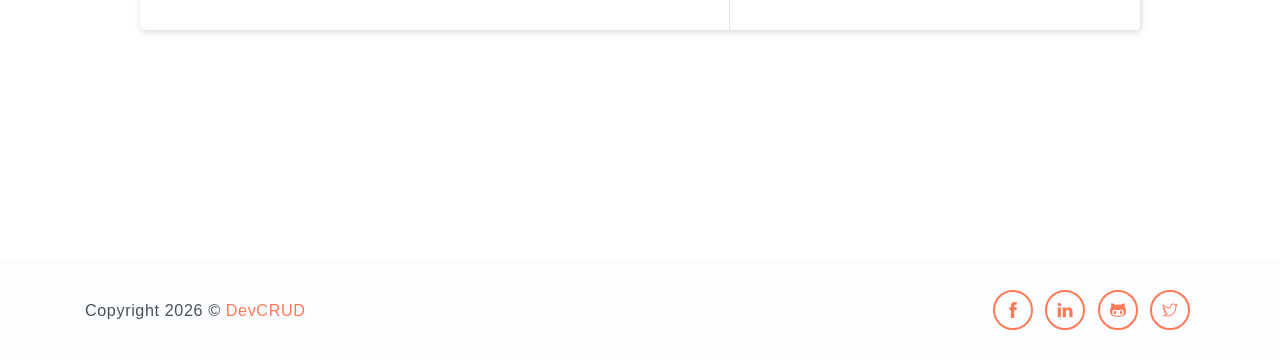
==== commit 30cd4092: "fix: resolve layout and navigation issues" ====
--- a/public_html/index.html
+++ b/public_html/index.html
@@ -5,7 +5,7 @@
     <meta name="viewport" content="width=device-width, initial-scale=1, shrink-to-fit=no">
     <meta name="description" content="Start your development with Steller landing page.">
     <meta name="author" content="Devcrud">
-    <title>Steller Landing page | Free Bootstrap 4.1 landing page</title>
+    <title>David Githaiga portfolio | Bootstrap 4.1 landing page</title>
     <!-- font icons -->
     <link rel="stylesheet" href="assets/vendors/themify-icons/css/themify-icons.css">
     <!-- Bootstrap + Steller main styles -->
@@ -45,7 +45,7 @@
                         <a class="nav-link" href="#contact">Contact</a>
                     </li>
                     <li class="nav-item">
-                        <a class="- btn btn-primary rounded ml-4" href="components.html">Copmonents</a>
+                        <a class="- btn btn-primary rounded ml-4" href="javascript:void(0) components.html">Copmonents</a>
                     </li>
                 </ul>
             </div>
@@ -295,7 +295,7 @@
                         <div class="card testmonial-card border">
                             <div class="card-body">
                                 <img src="assets/imgs/avatar-1.jpg" alt="">
-                                <p>I have been associated with Mr David Maina and I know him for a few years. David was involved in our project through Council of Governors and he's a very hard working person and very professional. <br> He was associated with medical waste management project.</p>
+                                <p>I have been associated with Mr David Maina and I know him for a few years. David was involved in our project through Council of Governors and he's a very hard working person and very professional. He was associated with medical waste management project.</p>
                                 <h1 class="title">Ahmed Tinai</h1>
                                 <h1 class="subtitle">Owner, Sicor Middle East</h1>
                             </div>
@@ -305,7 +305,7 @@
                         <div class="card testmonial-card border">
                             <div class="card-body">
                                 <img src="assets/imgs/avatar-2.jpg" alt="">
-                                <p>Mr. David Githaiga spent 2 years at the Bioinformatics Institute of Kenya from November 2014 to December 2015. <br> During his time with us, Mr. Maina was hardworking and executed his assignments with minimum supervision. <br> He displayed exemplary team leadership skills, had good communication and problem-solving skills, and was an avid learner.</p>
+                                <p>Mr. David Githaiga spent 2 years at the Bioinformatics Institute of Kenya from November 2014 to December 2015. During his time with us, Mr. Maina was hardworking and executed his assignments with minimum supervision. He displayed exemplary team leadership skills, had good communication and problem-solving skills, and was an avid learner.</p>
                                 <h1 class="title">Dr Angus Nassir</h1>
                                 <h1 class="subtitle">Founder, Bioinformatics Institute of Kenya</h1>
                             </div>
@@ -315,7 +315,7 @@
                         <div class="card testmonial-card border">
                             <div class="card-body">
                                 <img src="assets/imgs/avatar-3.jpg" alt="">
-                                <p>I know David from close interaction with him as the patron of the Nairobi University Microbiologist Student Association (NUMSA), a students' organization. <br> He is a highly motivated individual with high organizational skills. <br> He is focused, multifaceted, dependable, and has great interpersonal skills.</p>
+                                <p>I know David from close interaction with him as the patron of the Nairobi University Microbiologist Student Association (NUMSA), a students' organization. He is a highly motivated individual with high organizational skills. He is focused, multifaceted, dependable, and has great interpersonal skills.</p>
                                 <h1 class="title">Maina Wagacha, PhD</h1>
                                 <h1 class="subtitle">Senior Lecturer, University of Nairobi</h1>
                             </div>
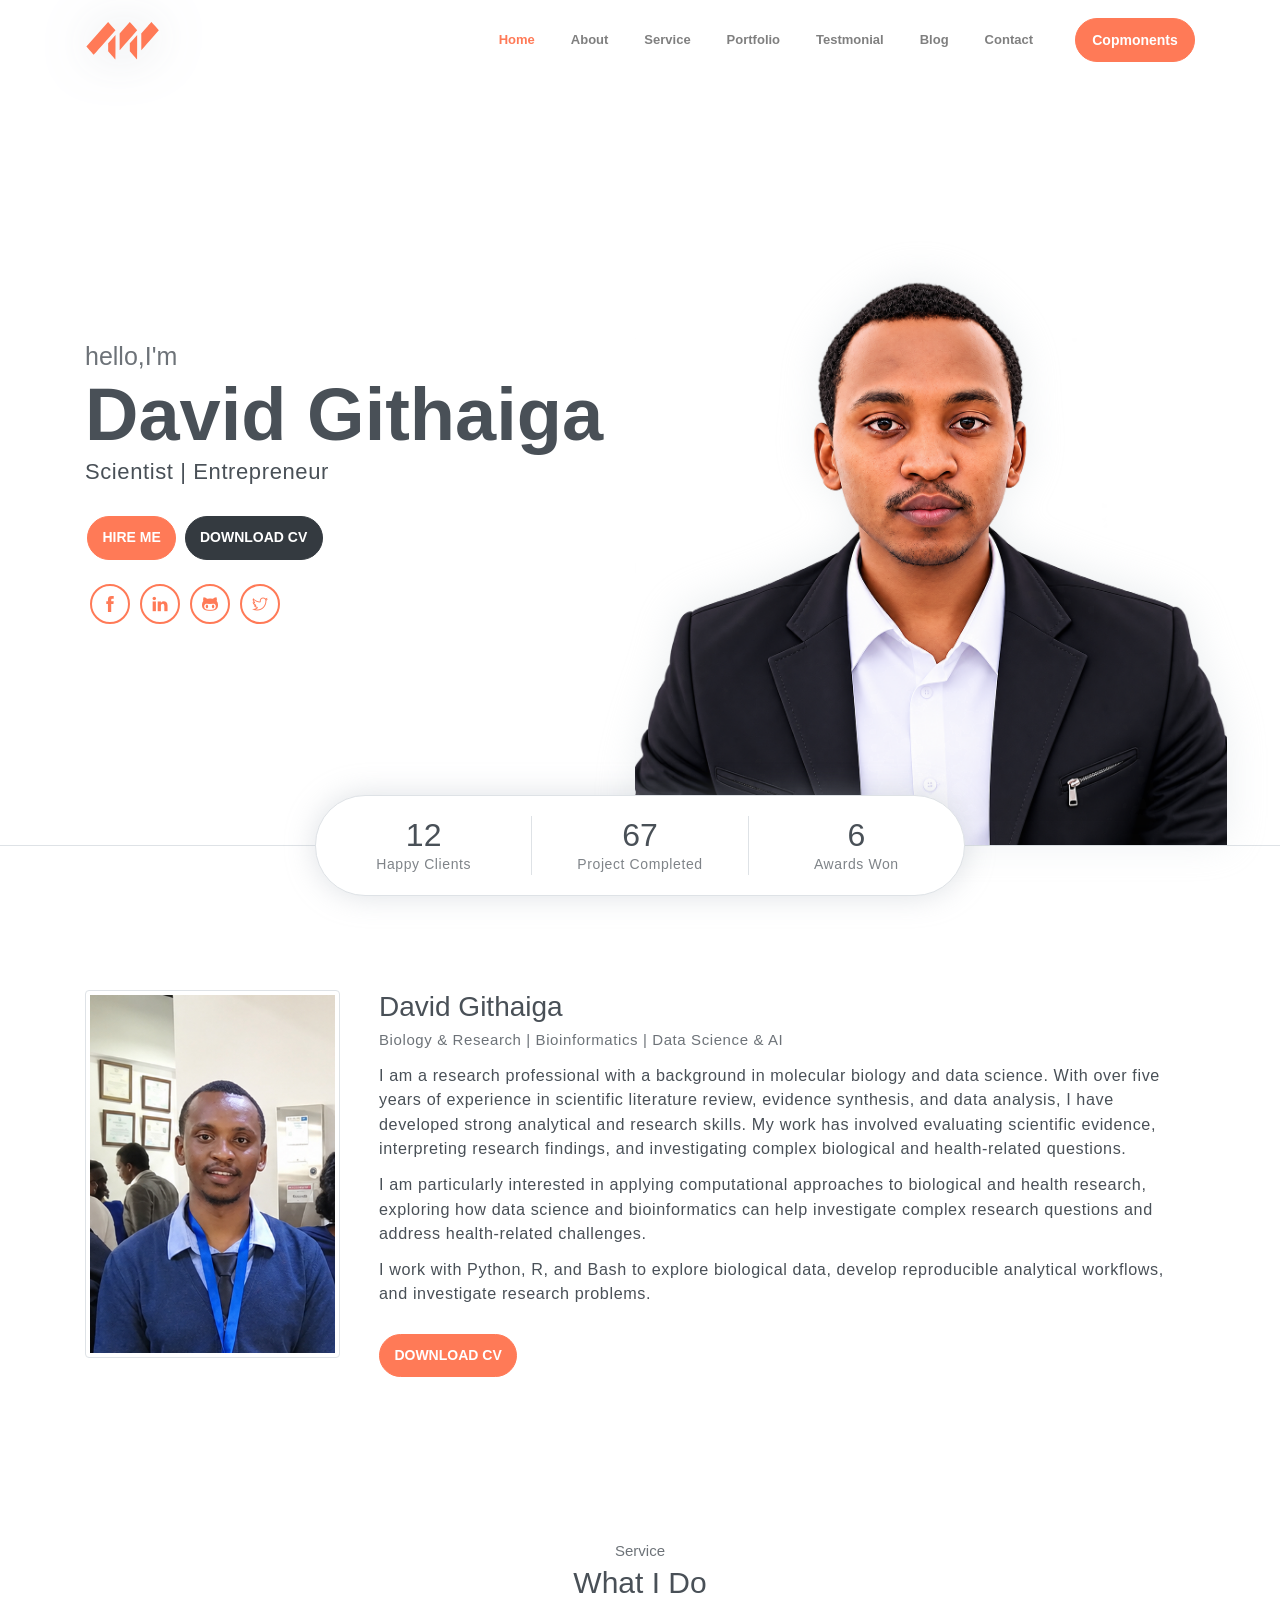
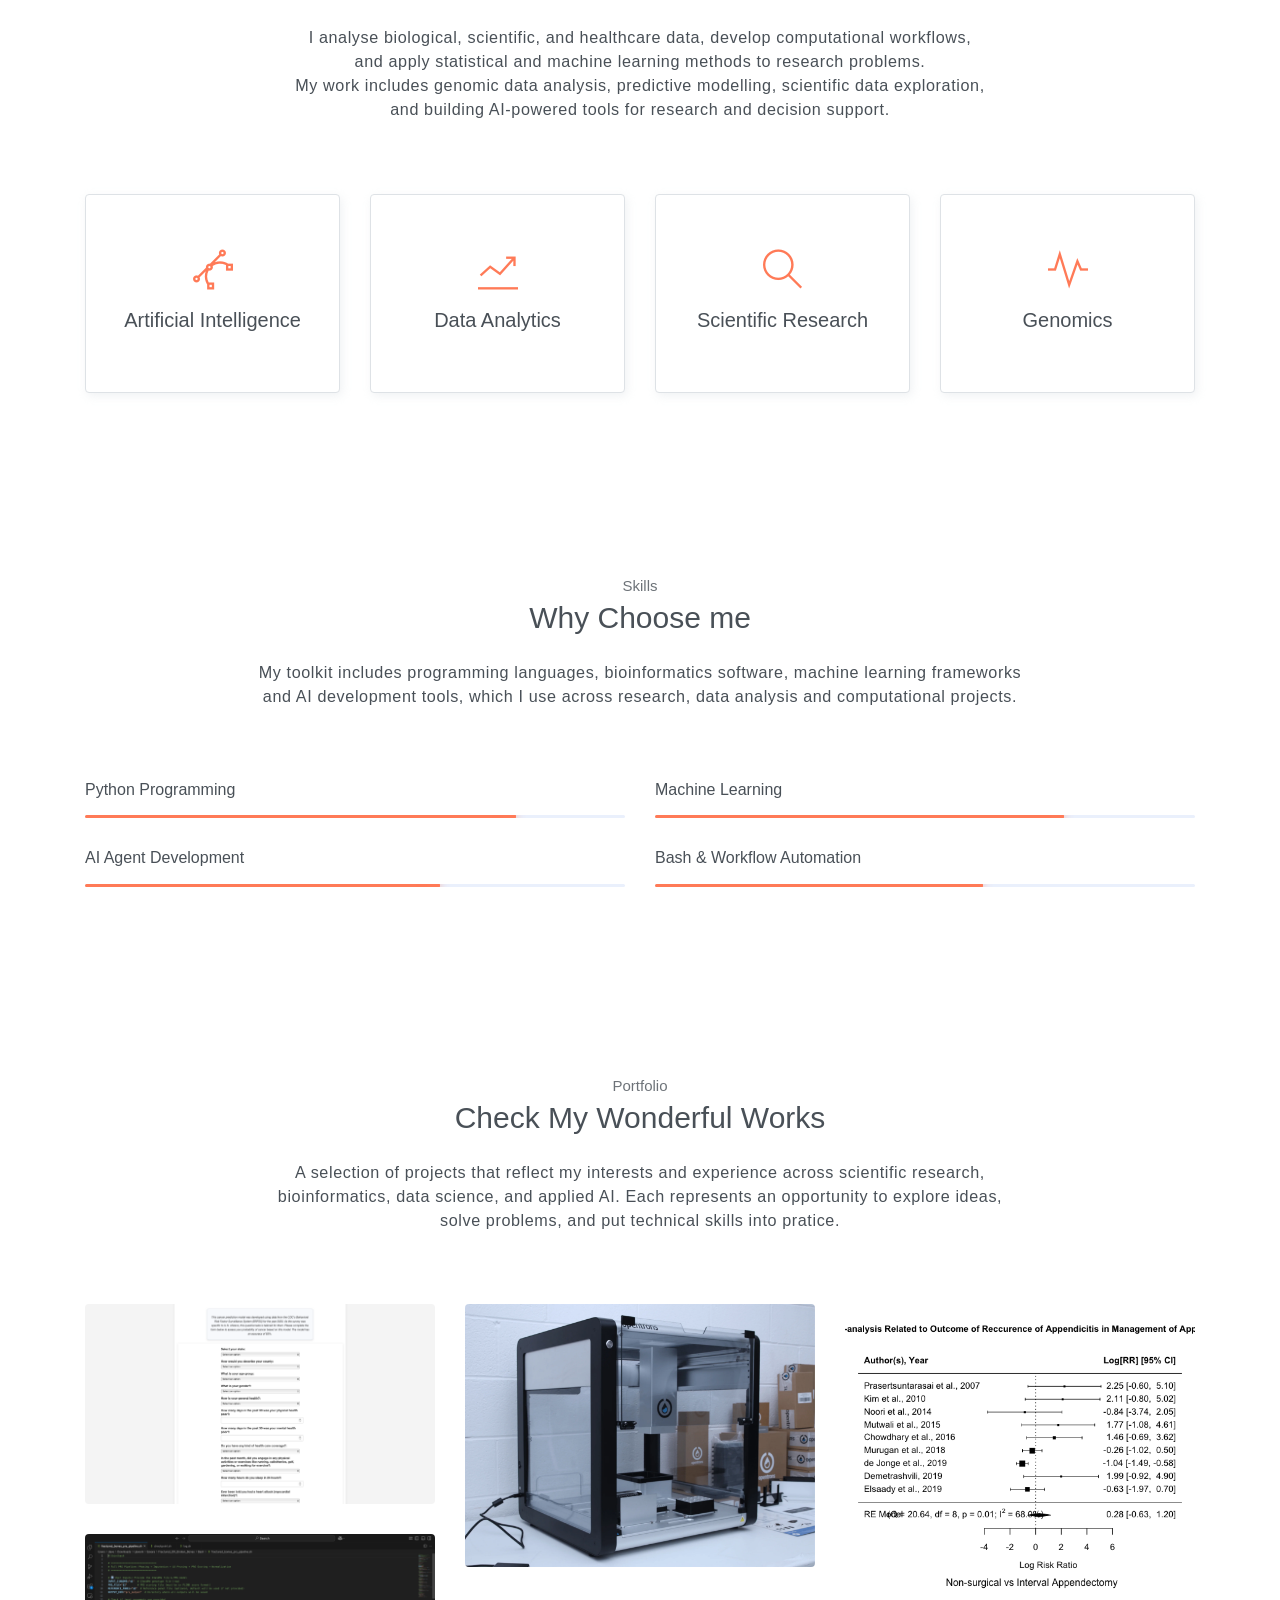
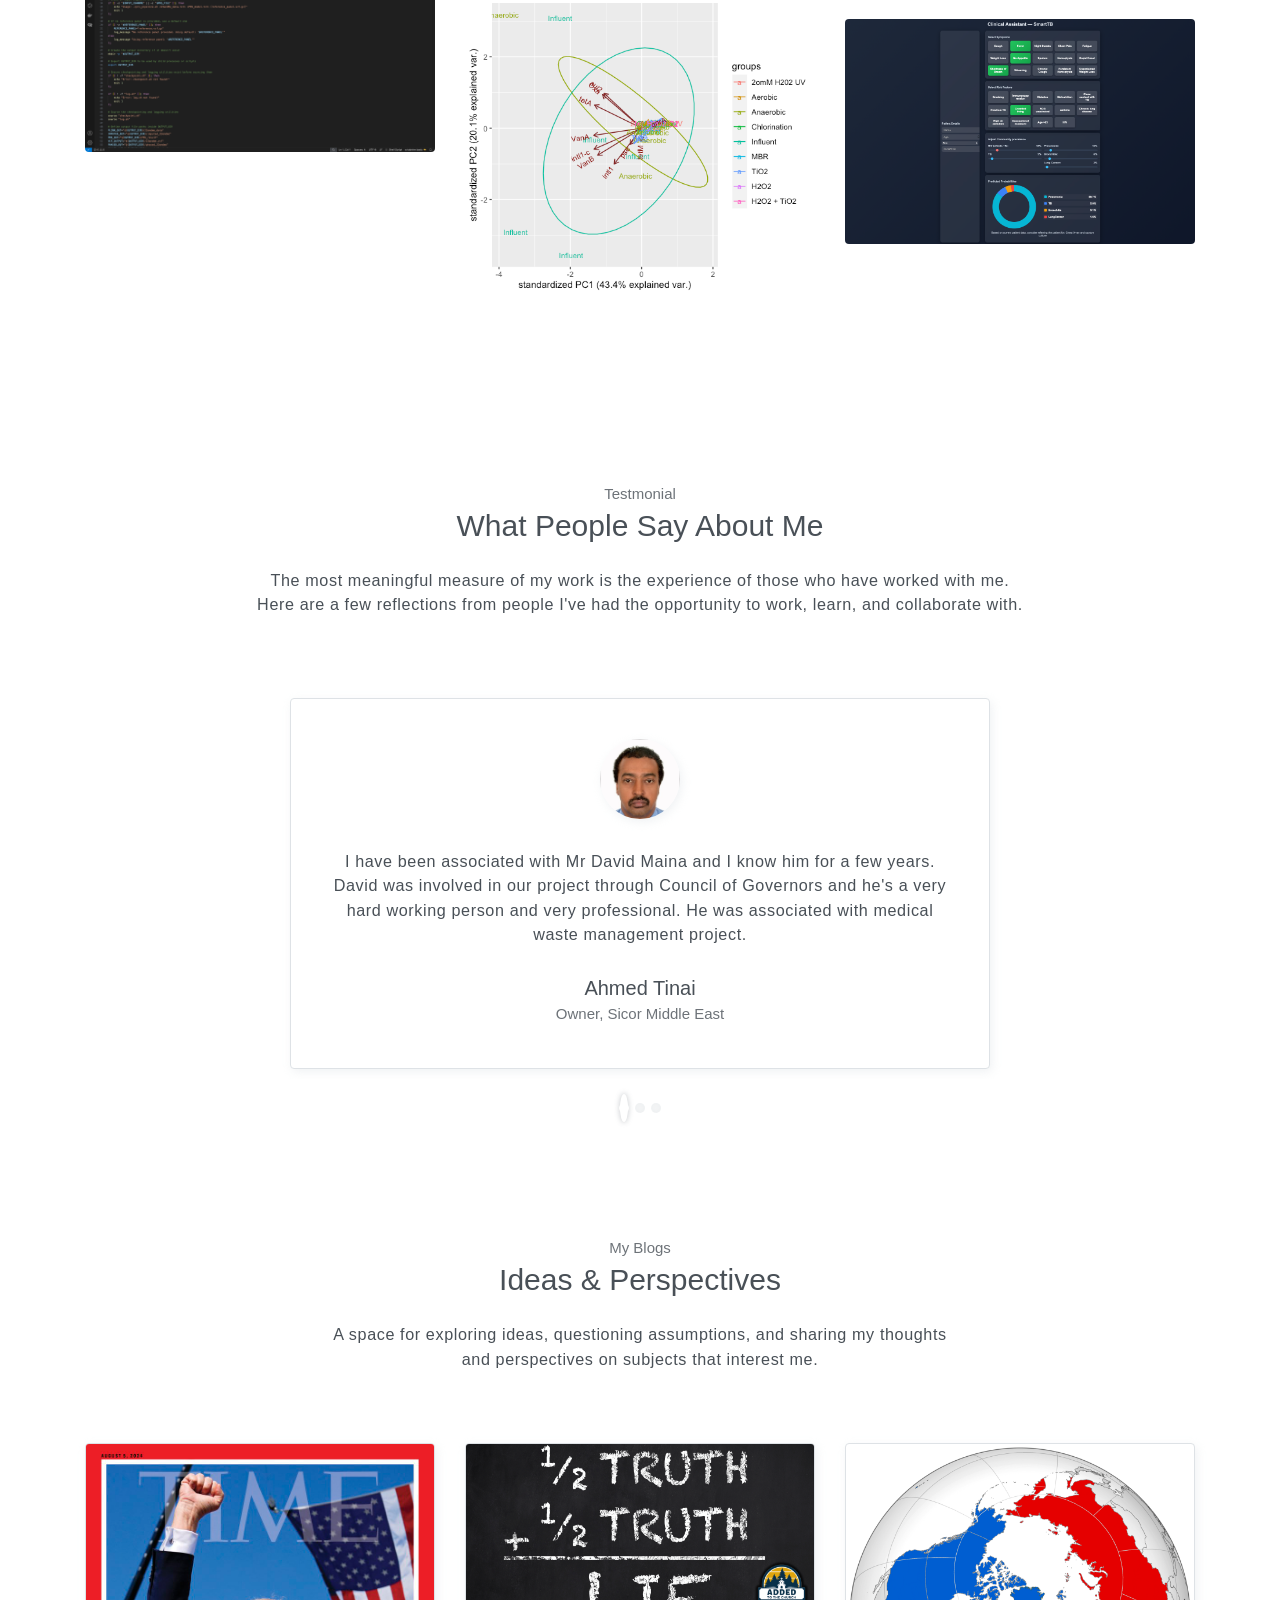
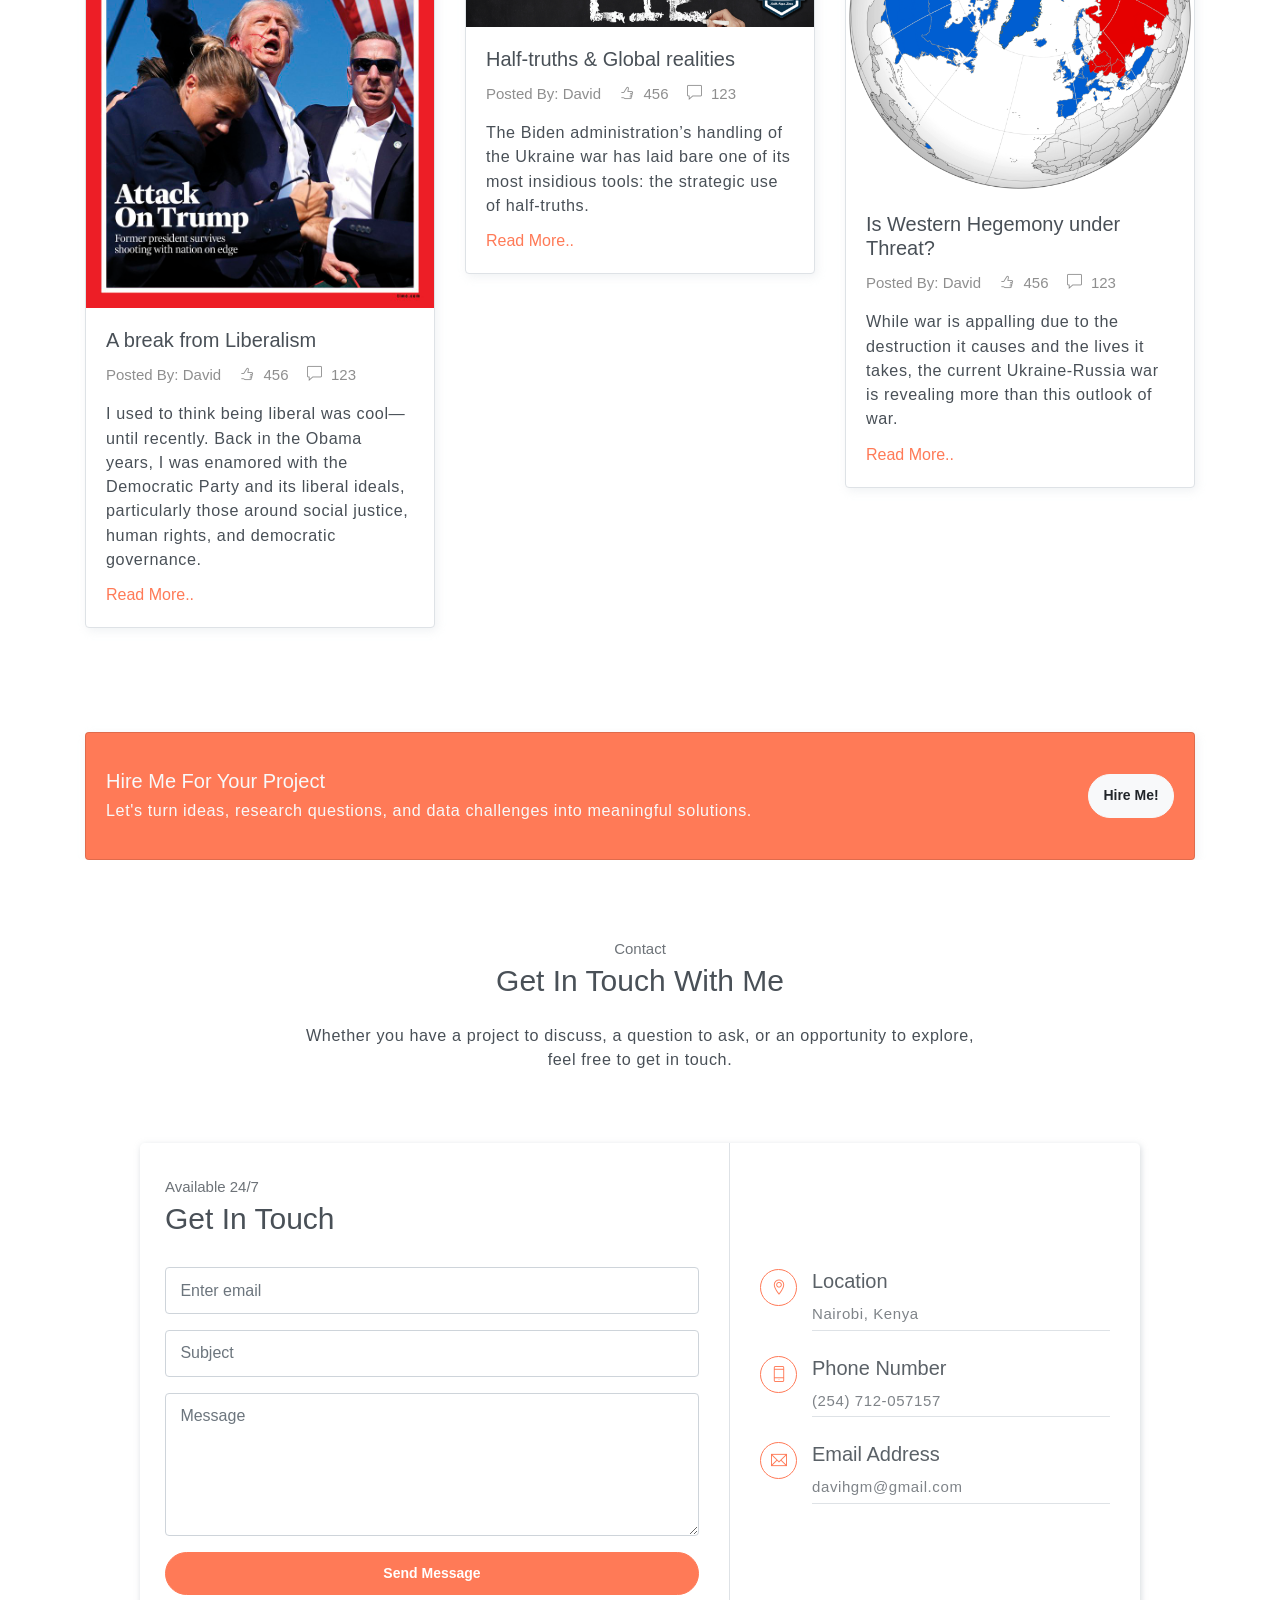
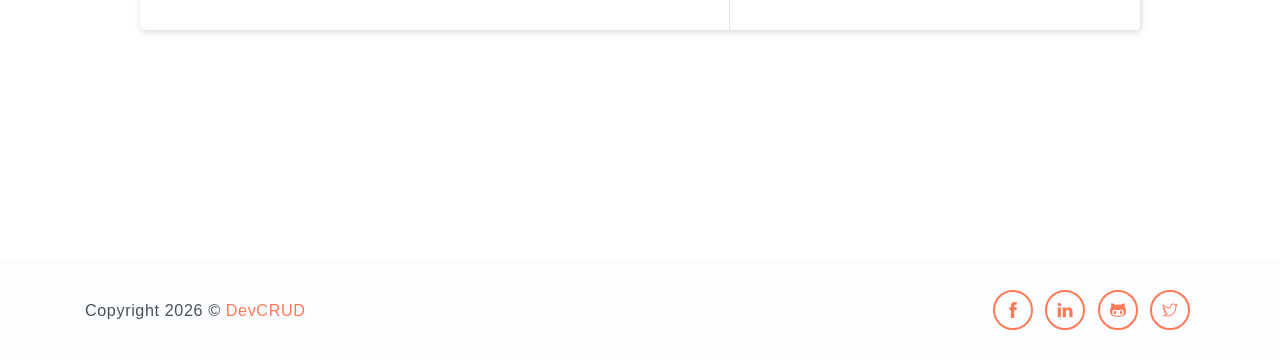
==== commit 976f7e08: "Polish portfolio content" ====
--- a/public_html/index.html
+++ b/public_html/index.html
@@ -59,7 +59,7 @@
             <div class="infos">
                 <h6 class="subtitle">hello,I'm</h6>
                 <h6 class="title">David Githaiga</h6>
-                <p>Data Scientist | Bioinformaticist</p>
+                <p>Scientist | Entrepreneur</p>
 
                 <div class="buttons pt-3">
                     <a href="#contact" class="btn btn-primary rounded">HIRE ME</a>
@@ -106,8 +106,9 @@
                 <div class="pl-md-4 col-md-9">
                     <h6 class="title">David Githaiga</h6>
                     <p class="subtitle">Biology & Research | Bioinformatics | Data Science & AI</p>
-                    <p>I am a biology and research professional with a background in molecular biology, healthcare research and scientific literature review. With over five years of research experience, I have developed strong analytical, critical-thinking and evidence-synthesis skills, alongside a growing interest in computational approaches to biological and health-related questions.</p>
-                    <p>I work with Python, R and Bash to explore data, develop reproducible analytical workflows and investigate research problems. My interests span bioinformatics, data science and applied artificial intelligence, particularly the use of computational methods to generate insights, advance scientific research and address real-world challenges in healthcare.</p>
+                    <p>I am a research professional with a background in molecular biology and data science. With over five years of experience in scientific literature review, evidence synthesis, and data analysis, I have developed strong analytical and research skills. My work has involved evaluating scientific evidence, interpreting research findings, and investigating complex biological and health-related questions.</p>
+                    <p>I am particularly interested in applying computational approaches to biological and health research, exploring how data science and bioinformatics can help investigate complex research questions and address health-related challenges.</p>
+                    <p>I work with Python, R, and Bash to explore biological data, develop reproducible analytical workflows, and investigate research problems.</p>
                     <a href="/David_Githaiga_CV.pdf" class="btn btn-primary rounded mt-3" download>DOWNLOAD CV</a>                   
                 </div>
             </div>
@@ -210,7 +211,7 @@
                         <div class="overlay">
                             <div class="overlay-infos">
                                 <h5>Clinical Intelligence_1</h5>
-                                <a href="javascript:void(0)"><i class="ti-zoom-in"></i></a>
+                                <a href="assets/imgs/folio-1.jpg"><i class="ti-zoom-in"></i></a>
                                 <a href="https://predictive-modeling-for-cancer-screening.onrender.com"><i class="ti-link"></i></a>
                             </div>  
                         </div>
@@ -220,7 +221,7 @@
                         <div class="overlay">
                             <div class="overlay-infos">
                                 <h5>Polygenic Risk Scoring</h5>
-                                <a href="javascript:void(0)"><i class="ti-zoom-in"></i></a>
+                                <a href="assets/imgs/folio-2.jpg"><i class="ti-zoom-in"></i></a>
                                 <a href="https://www.upwork.com/freelancers/~01d3f1a90005e463da?p=1904426137195565056"><i class="ti-link"></i></a>
                             </div>                              
                         </div>
@@ -232,7 +233,7 @@
                         <div class="overlay">
                             <div class="overlay-infos">
                                 <h5>Protocol Automation /Scripting</h5>
-                                <a href="javascript:void(0)"><i class="ti-zoom-in"></i></a>
+                                <a href="assets/imgs/folio-3.jpg"><i class="ti-zoom-in"></i></a>
                                 <a href="https://www.upwork.com/freelancers/~01d3f1a90005e463da?p=1921125455289016320"><i class="ti-link"></i></a>
                             </div>  
                         </div>
@@ -242,7 +243,7 @@
                         <div class="overlay">
                             <div class="overlay-infos">
                                 <h5>Data Visualization</h5>
-                                <a href="javascript:void(0)"><i class="ti-zoom-in"></i></a>
+                                <a href="assets/imgs/folio-4.jpg"><i class="ti-zoom-in"></i></a>
                                 <a href="https://www.upwork.com/freelancers/~01d3f1a90005e463da?p=1683829296733327360"><i class="ti-link"></i></a>
                             </div>                              
                         </div>
@@ -254,7 +255,7 @@
                         <div class="overlay">
                             <div class="overlay-infos">
                                 <h5>Meta Analysis</h5>
-                                <a href="javascript:void(0)"><i class="ti-zoom-in"></i></a>
+                                <a href="assets/imgs/folio-5.jpg"><i class="ti-zoom-in"></i></a>
                                 <a href="https://www.upwork.com/freelancers/~01d3f1a90005e463da?p=1683831739510820864"><i class="ti-link"></i></a>
                             </div>  
                         </div>
@@ -264,7 +265,7 @@
                         <div class="overlay">
                             <div class="overlay-infos">
                                 <h5>Clinical Intelligence_2</h5>
-                                <a href="javascript:void(0)"><i class="ti-zoom-in"></i></a>
+                                <a href="assets/imgs/folio-6.jpg"><i class="ti-zoom-in"></i></a>
                                 <a href="https://smarttb-diagnosis-decisionsupport.onrender.com"><i class="ti-link"></i></a>
                             </div>                              
                         </div>
@@ -455,7 +456,7 @@
             </div>
         </div>  
         <div id="map">
-            <iframe src="https://snazzymaps.com/embed/61257"></iframe>
+            <iframe src="https://www.google.com/maps?output=embed&q=Delta+Corner,+Nairobi,+Kenya"></iframe>
         </div>      
     </section>
     <!-- End of Contact Section -->
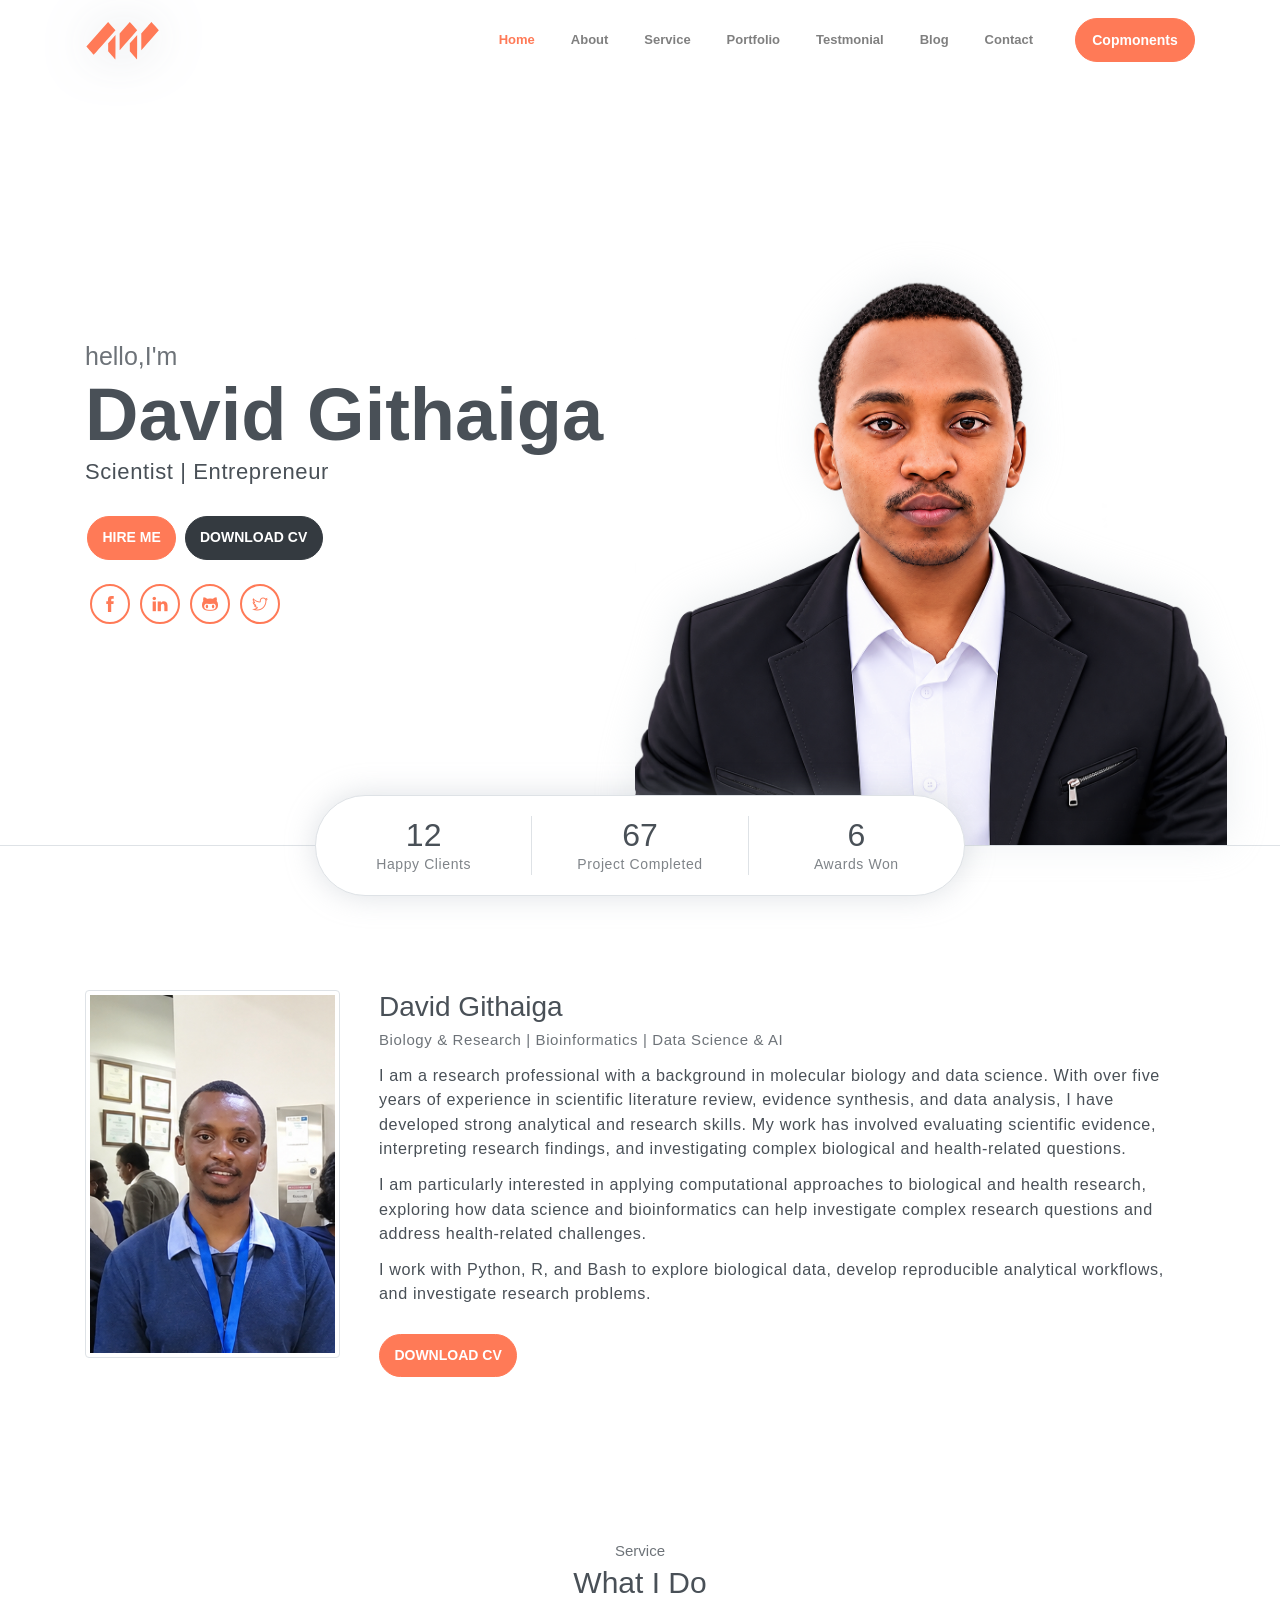
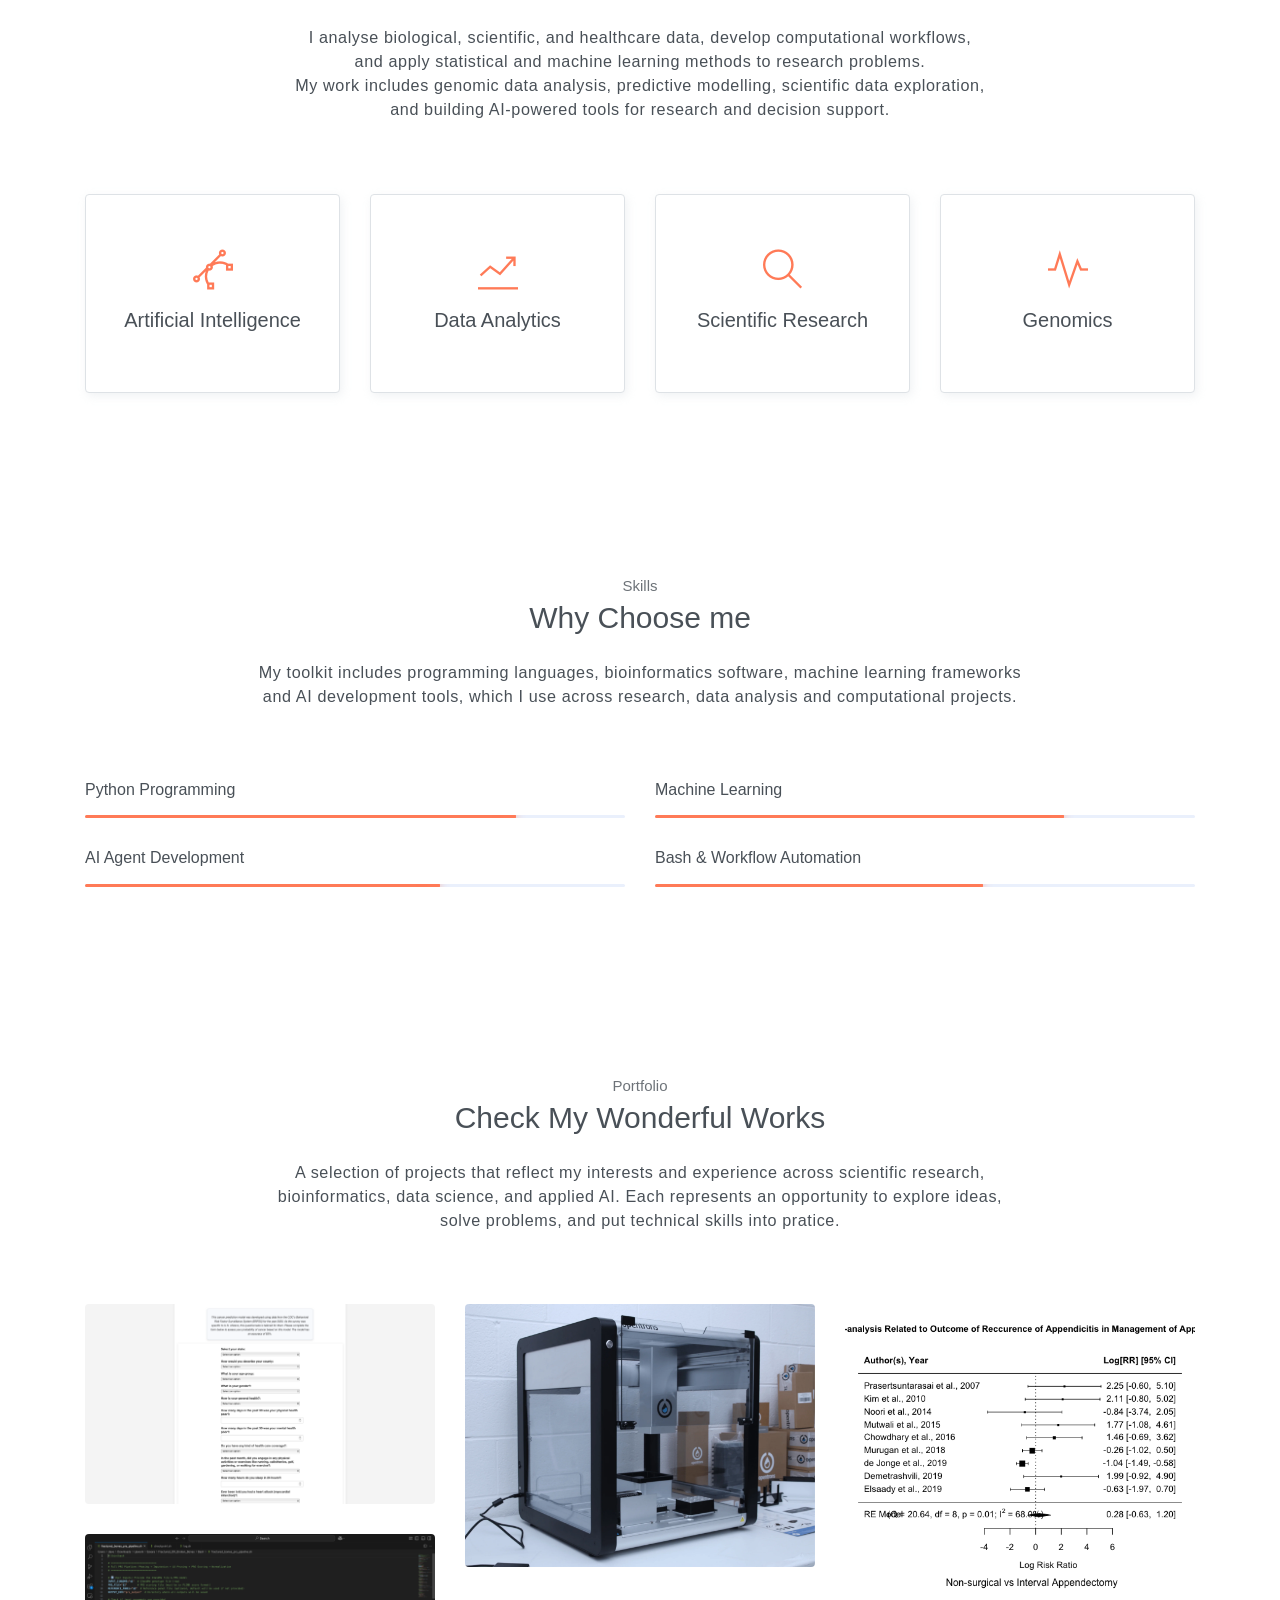
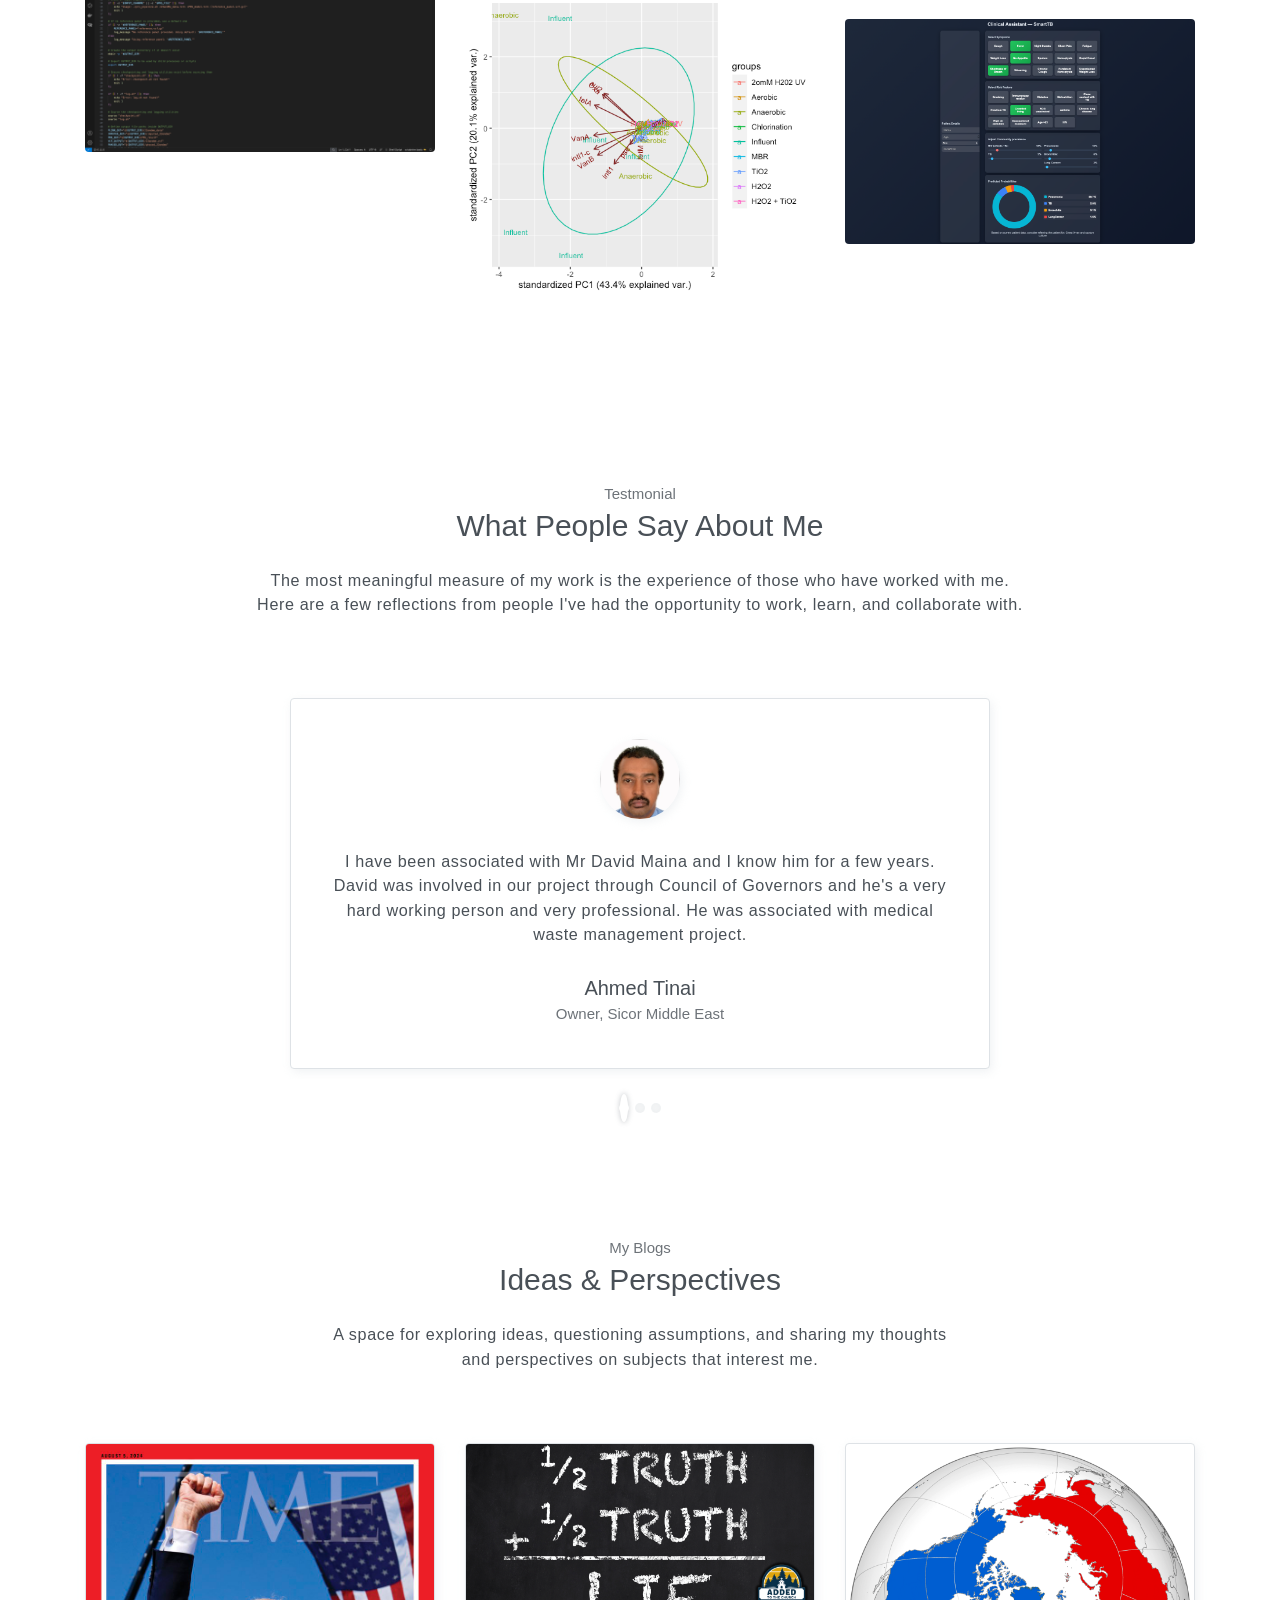
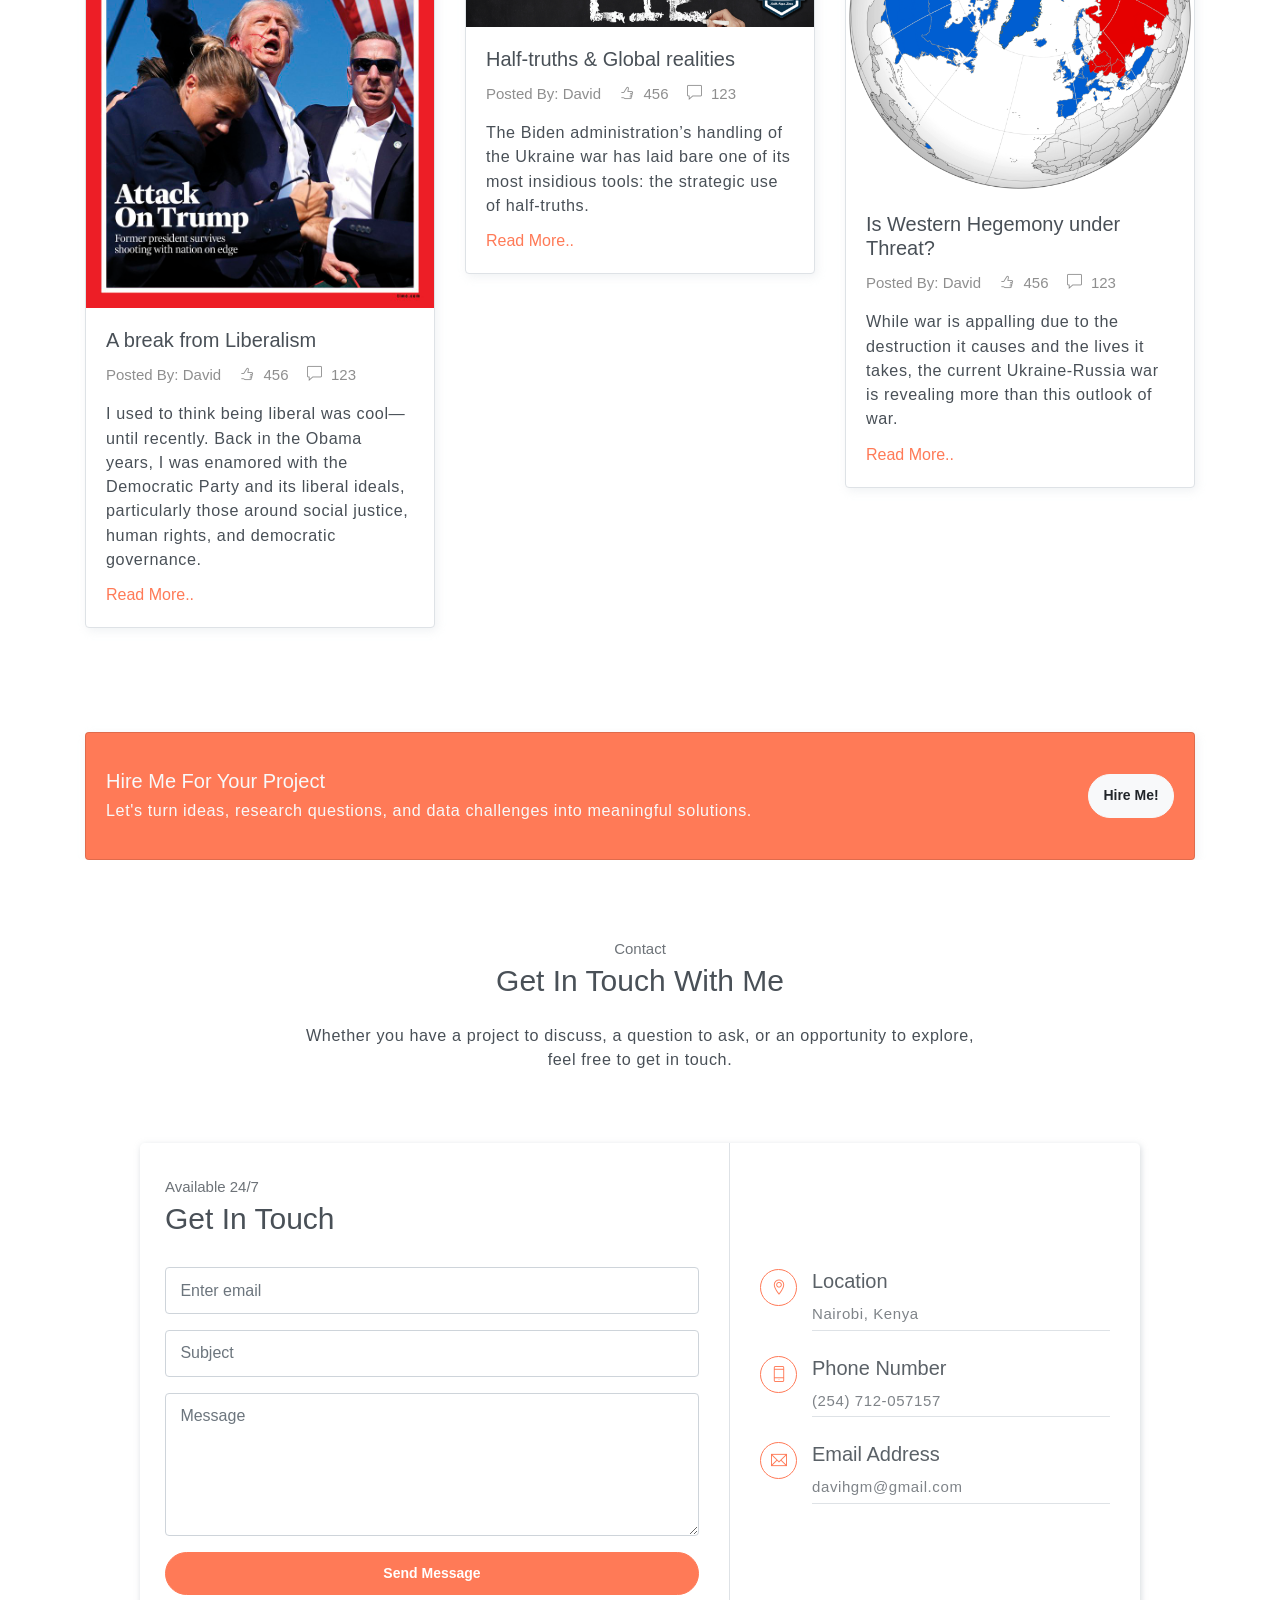
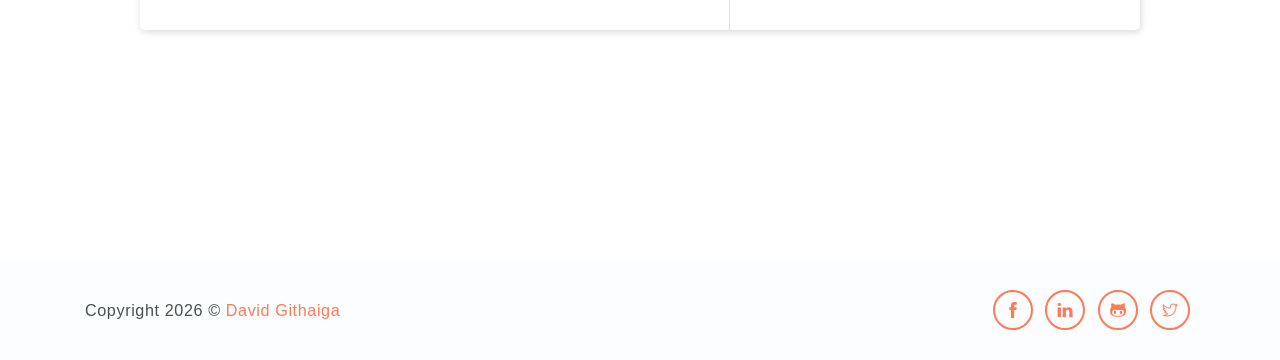
==== commit 8e668885: "Polish portfolio content" ====
--- a/public_html/index.html
+++ b/public_html/index.html
@@ -3,9 +3,10 @@
 <head>
 	<meta charset="utf-8">
     <meta name="viewport" content="width=device-width, initial-scale=1, shrink-to-fit=no">
-    <meta name="description" content="Start your development with Steller landing page.">
-    <meta name="author" content="Devcrud">
-    <title>David Githaiga portfolio | Bootstrap 4.1 landing page</title>
+    <meta name="description" content="David Githaiga's professional portfolio. Explore my work in molecular biology, bioinformatics, data science, scientific research, and computational approaches to health-related challenges.">
+    <meta name="author" content="David Githaiga">
+    <meta name="keywords" content="David Githaiga, Bioinformatics, Data Science, AI, Molecular Biology, Scientific Research, Computational Biology">
+    <title>David Githaiga | Scientist & Entrepreneur</title>
     <!-- font icons -->
     <link rel="stylesheet" href="assets/vendors/themify-icons/css/themify-icons.css">
     <!-- Bootstrap + Steller main styles -->
@@ -466,7 +467,7 @@
         <div class="container">
             <div class="row align-items-center">
                 <div class="col-sm-6">
-                    <p>Copyright <script>document.write(new Date().getFullYear())</script> &copy; <a href="http://www.devcrud.com" target="_blank">DevCRUD</a></p>
+                    <p>Copyright <script>document.write(new Date().getFullYear())</script> &copy; <a href="#" target="_blank">David Githaiga</a></p>
                 </div>
                 <div class="col-sm-6">
                     <div class="socials">
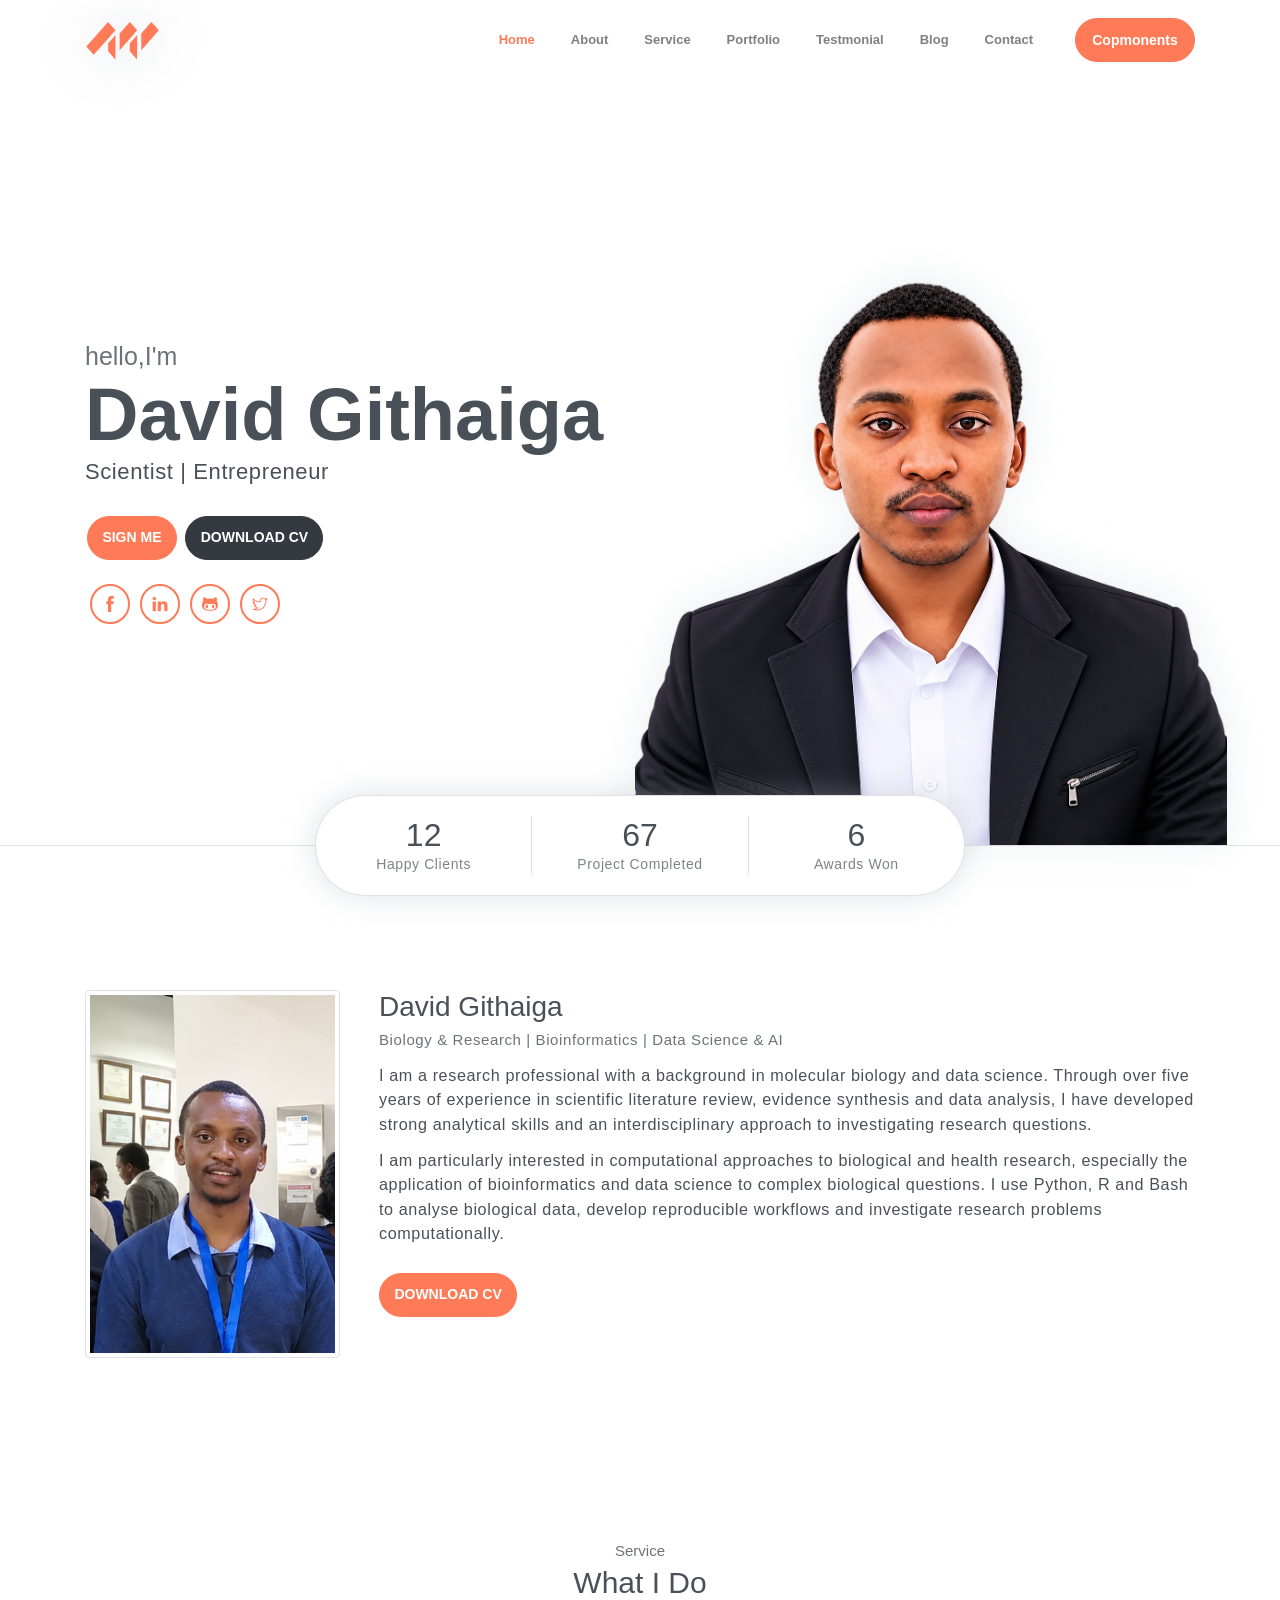
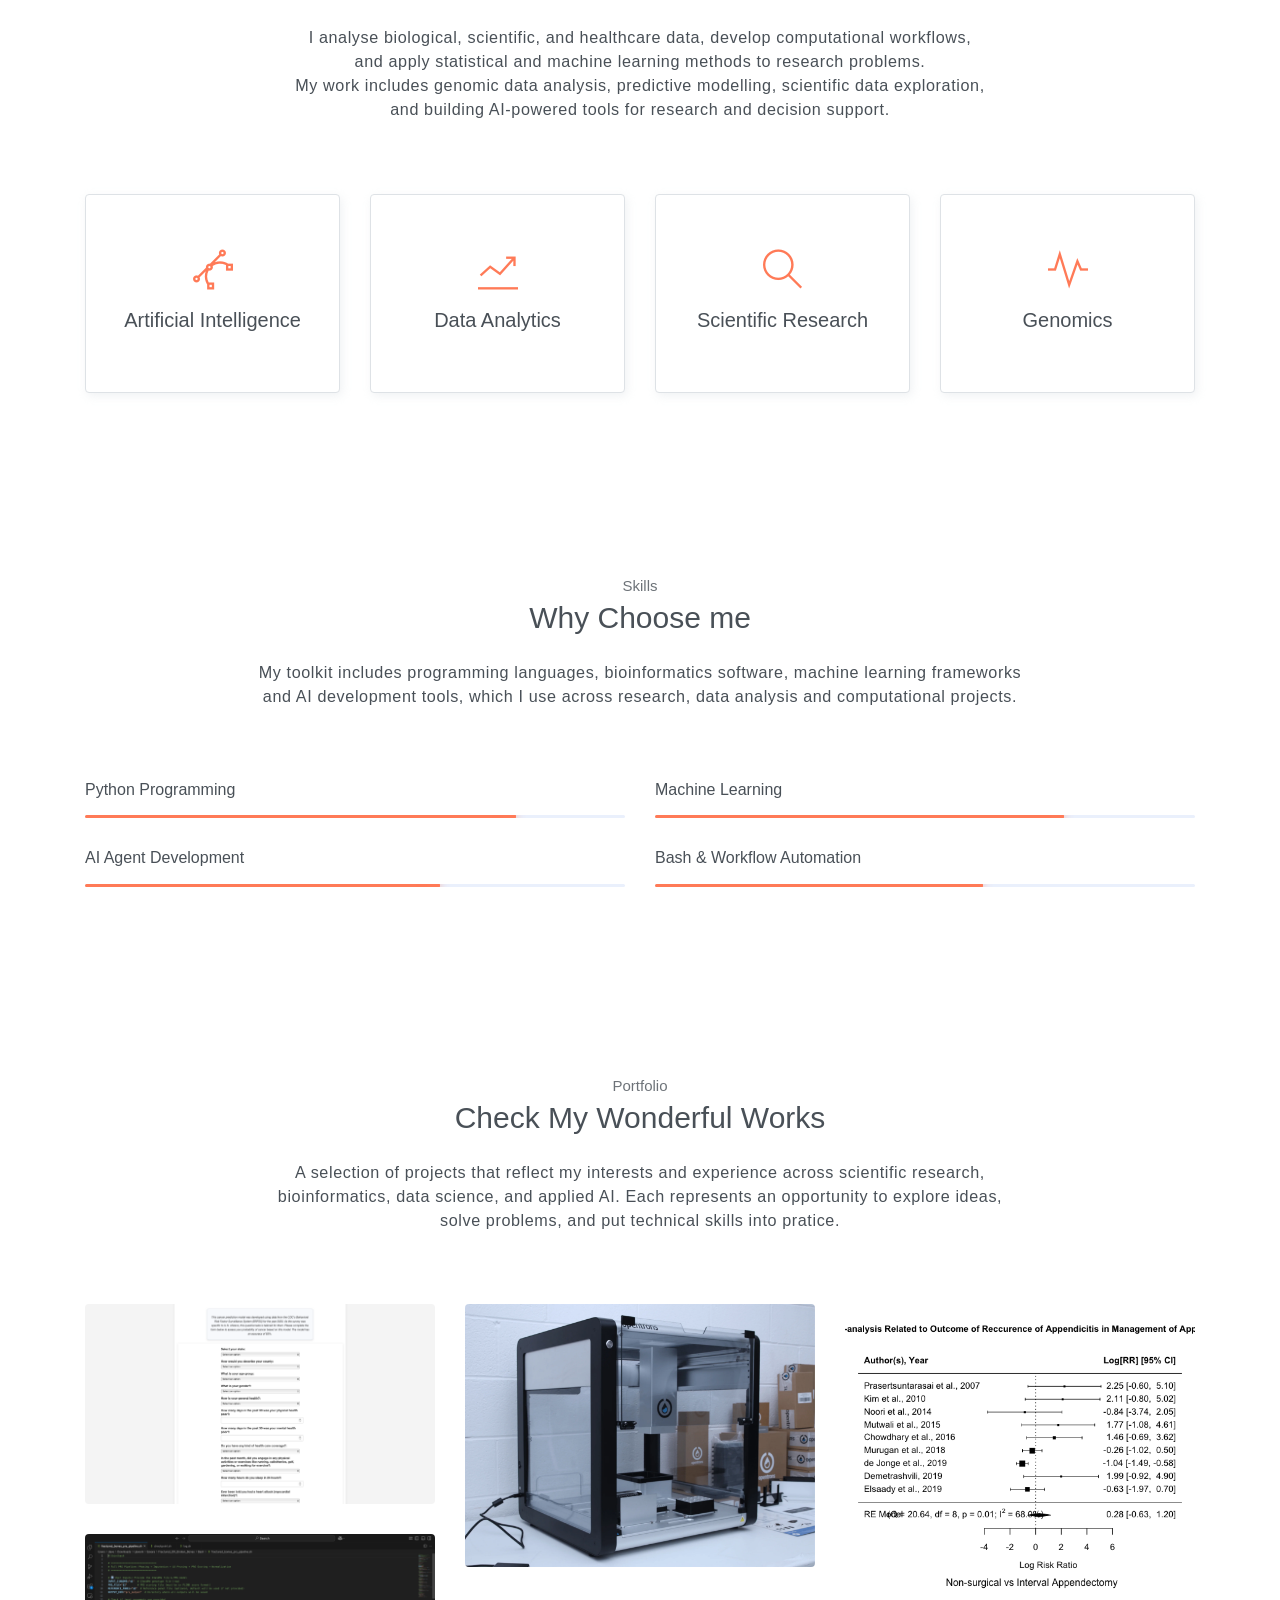
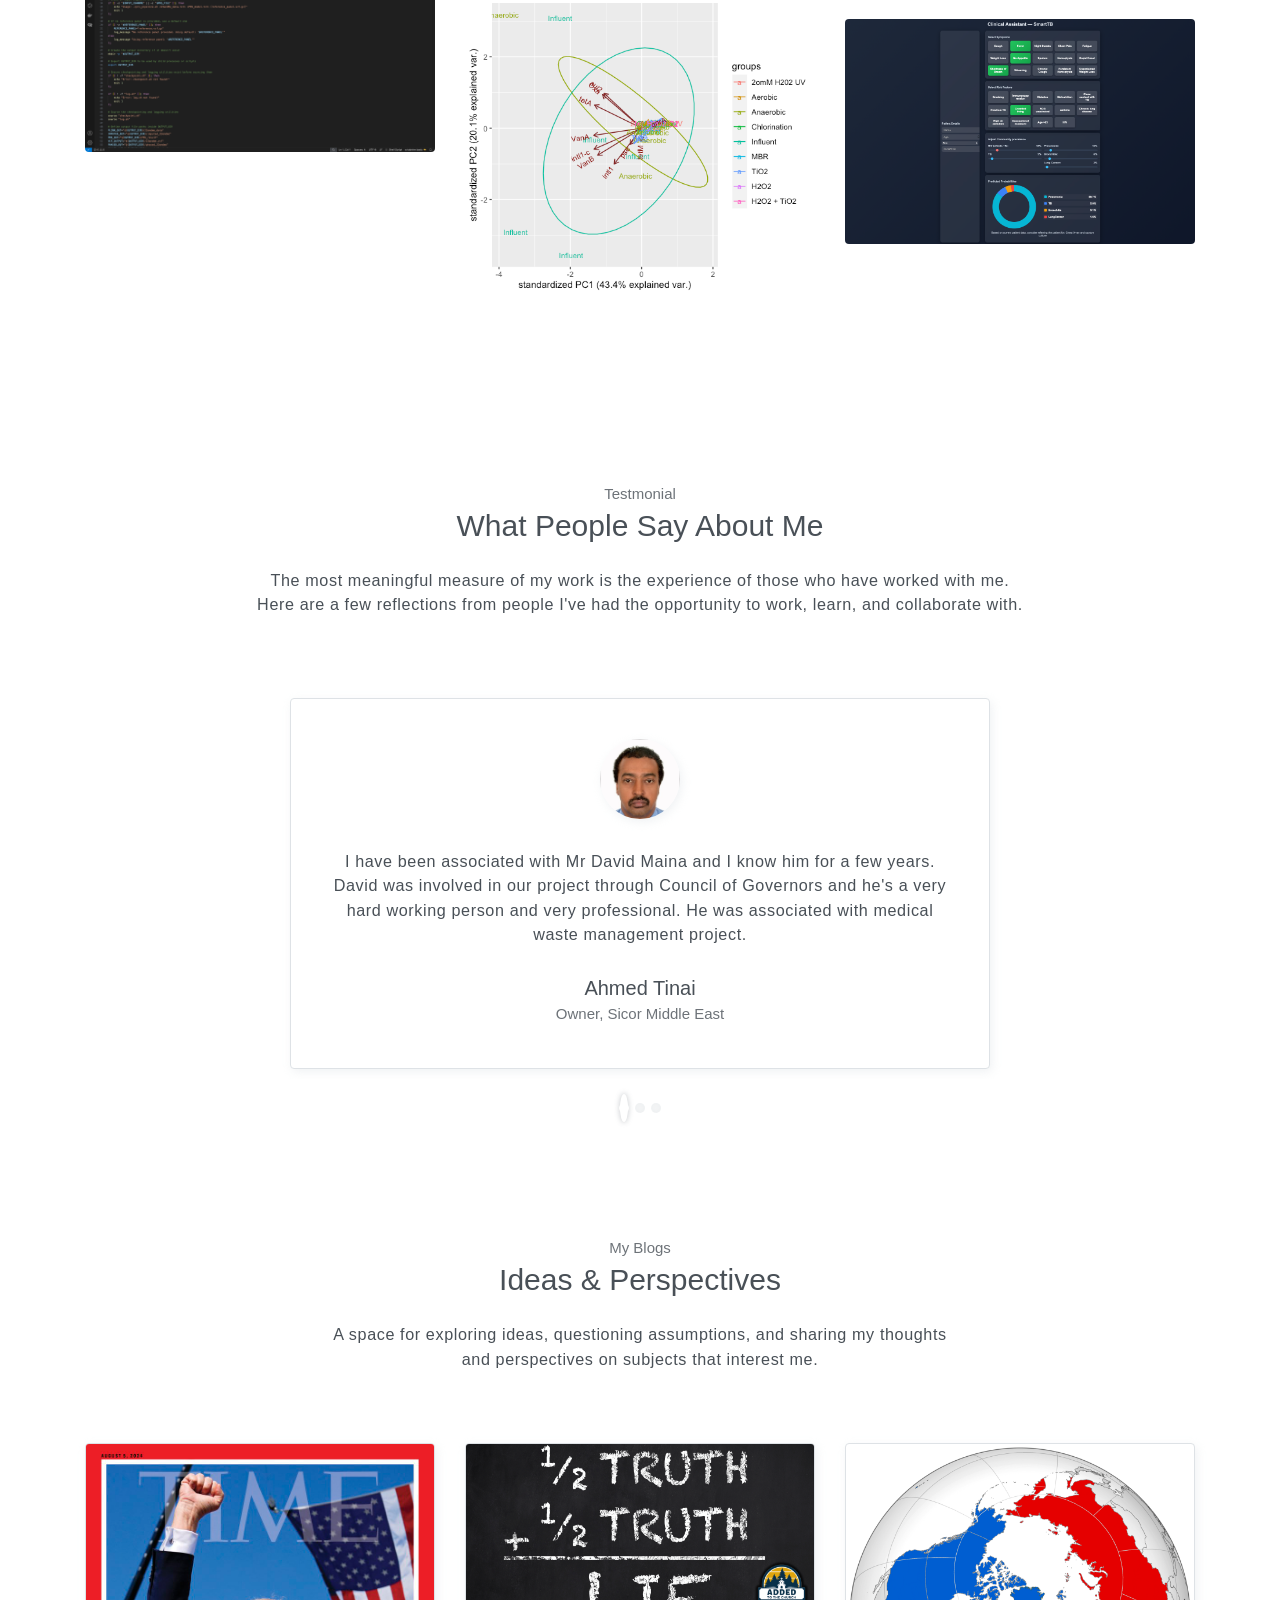
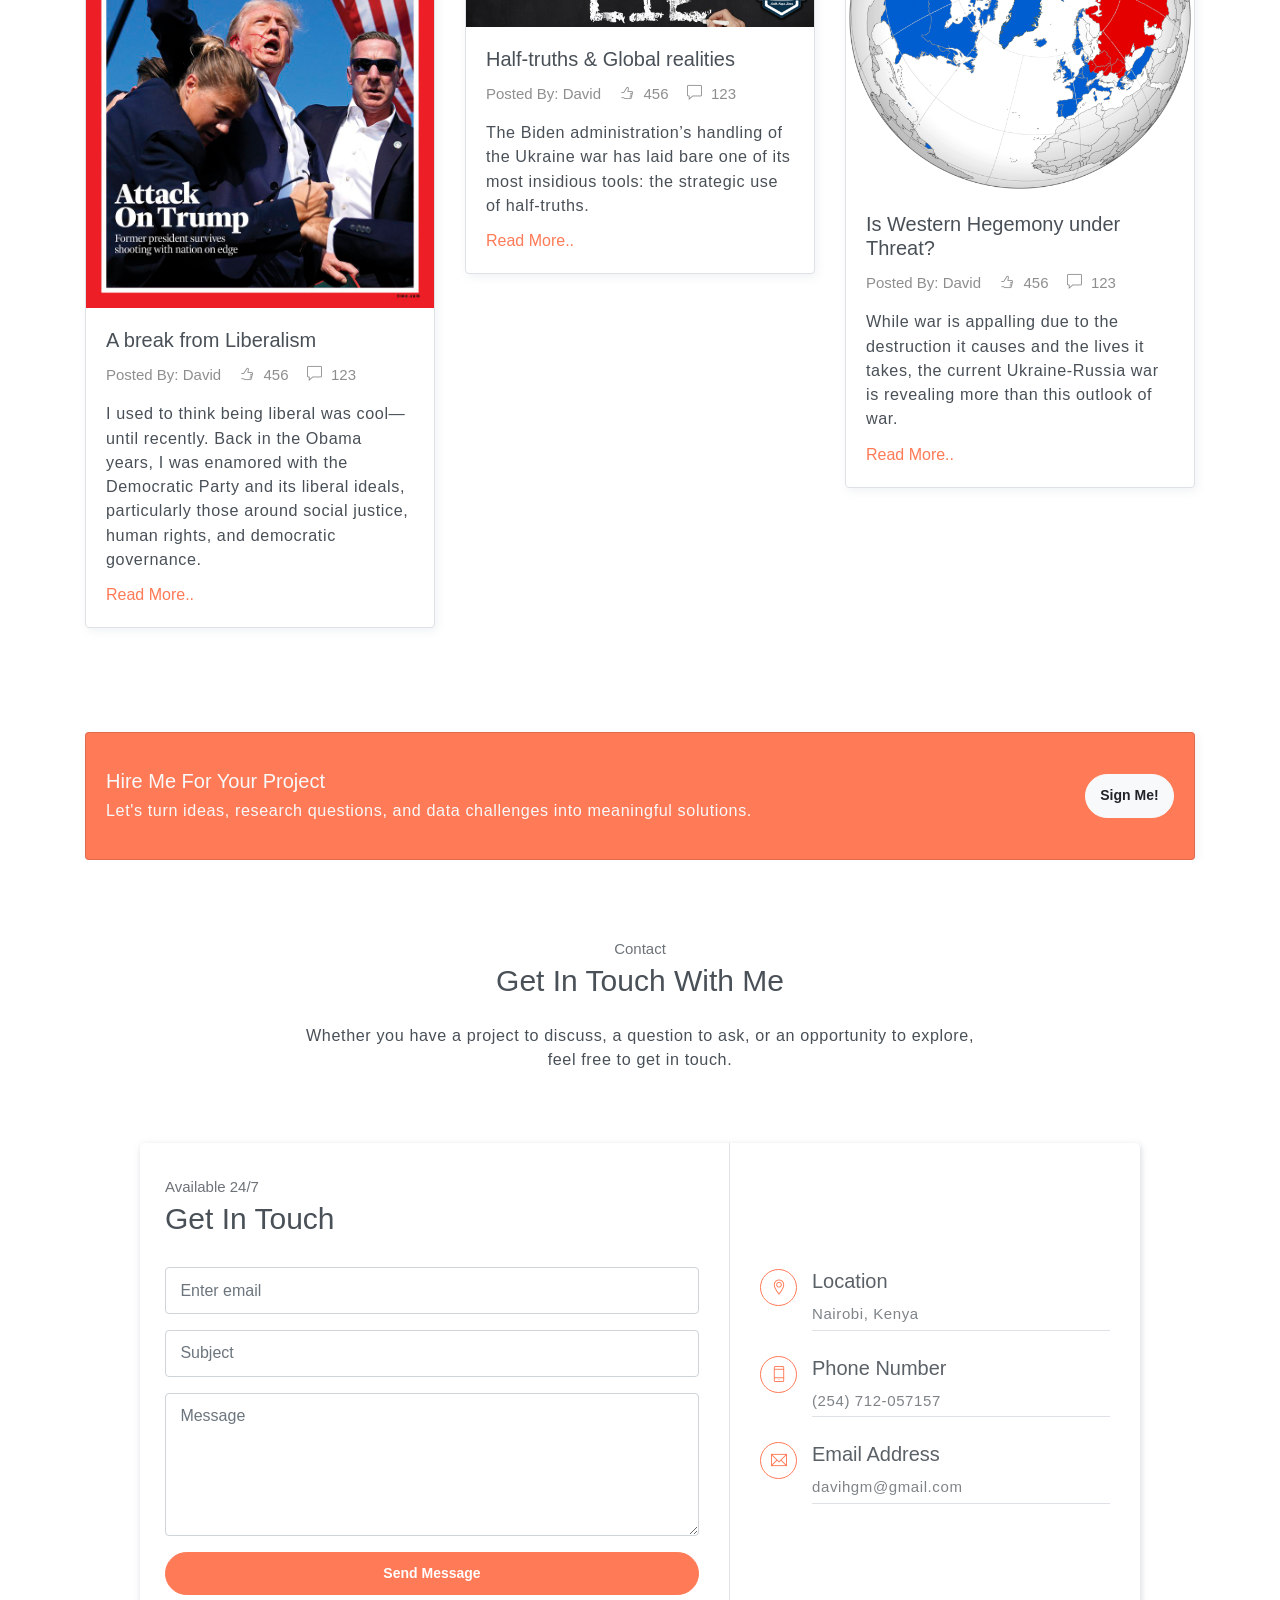
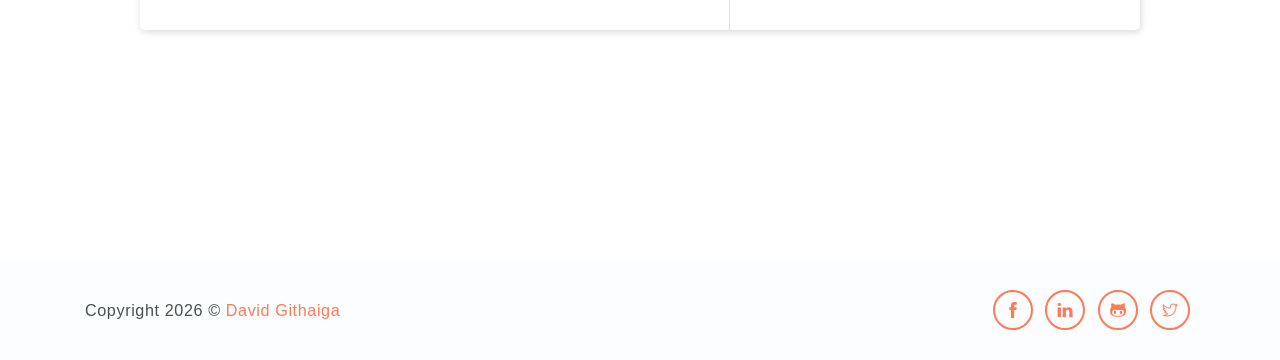
==== commit 58c05e2a: "docs: add portfolio README" ====
--- a/public_html/index.html
+++ b/public_html/index.html
@@ -63,7 +63,7 @@
                 <p>Scientist | Entrepreneur</p>
 
                 <div class="buttons pt-3">
-                    <a href="#contact" class="btn btn-primary rounded">HIRE ME</a>
+                    <a href="#contact" class="btn btn-primary rounded">SIGN ME</a>
                     <a href="/David_Githaiga_CV.pdf" class="btn btn-dark rounded" download>DOWNLOAD CV</a>
                 </div>      
 
@@ -107,9 +107,8 @@
                 <div class="pl-md-4 col-md-9">
                     <h6 class="title">David Githaiga</h6>
                     <p class="subtitle">Biology & Research | Bioinformatics | Data Science & AI</p>
-                    <p>I am a research professional with a background in molecular biology and data science. With over five years of experience in scientific literature review, evidence synthesis, and data analysis, I have developed strong analytical and research skills. My work has involved evaluating scientific evidence, interpreting research findings, and investigating complex biological and health-related questions.</p>
-                    <p>I am particularly interested in applying computational approaches to biological and health research, exploring how data science and bioinformatics can help investigate complex research questions and address health-related challenges.</p>
-                    <p>I work with Python, R, and Bash to explore biological data, develop reproducible analytical workflows, and investigate research problems.</p>
+                    <p>I am a research professional with a background in molecular biology and data science. Through over five years of experience in scientific literature review, evidence synthesis and data analysis, I have developed strong analytical skills and an interdisciplinary approach to investigating research questions.</p>
+                    <p>I am particularly interested in computational approaches to biological and health research, especially the application of bioinformatics and data science to complex biological questions. I use Python, R and Bash to analyse biological data, develop reproducible workflows and investigate research problems computationally.</p>
                     <a href="/David_Githaiga_CV.pdf" class="btn btn-primary rounded mt-3" download>DOWNLOAD CV</a>                   
                 </div>
             </div>
@@ -397,7 +396,7 @@
                             <p class="mb-3">Let's turn ideas, research questions, and data challenges into meaningful solutions.</p>
                         </div>
                         <div class="col-sm-3 text-center text-sm-right">
-                            <a href="#contact" class="btn btn-light rounded">Hire Me!</a>
+                            <a href="#contact" class="btn btn-light rounded">Sign Me!</a>
                         </div>
                     </div>
                 </div> 
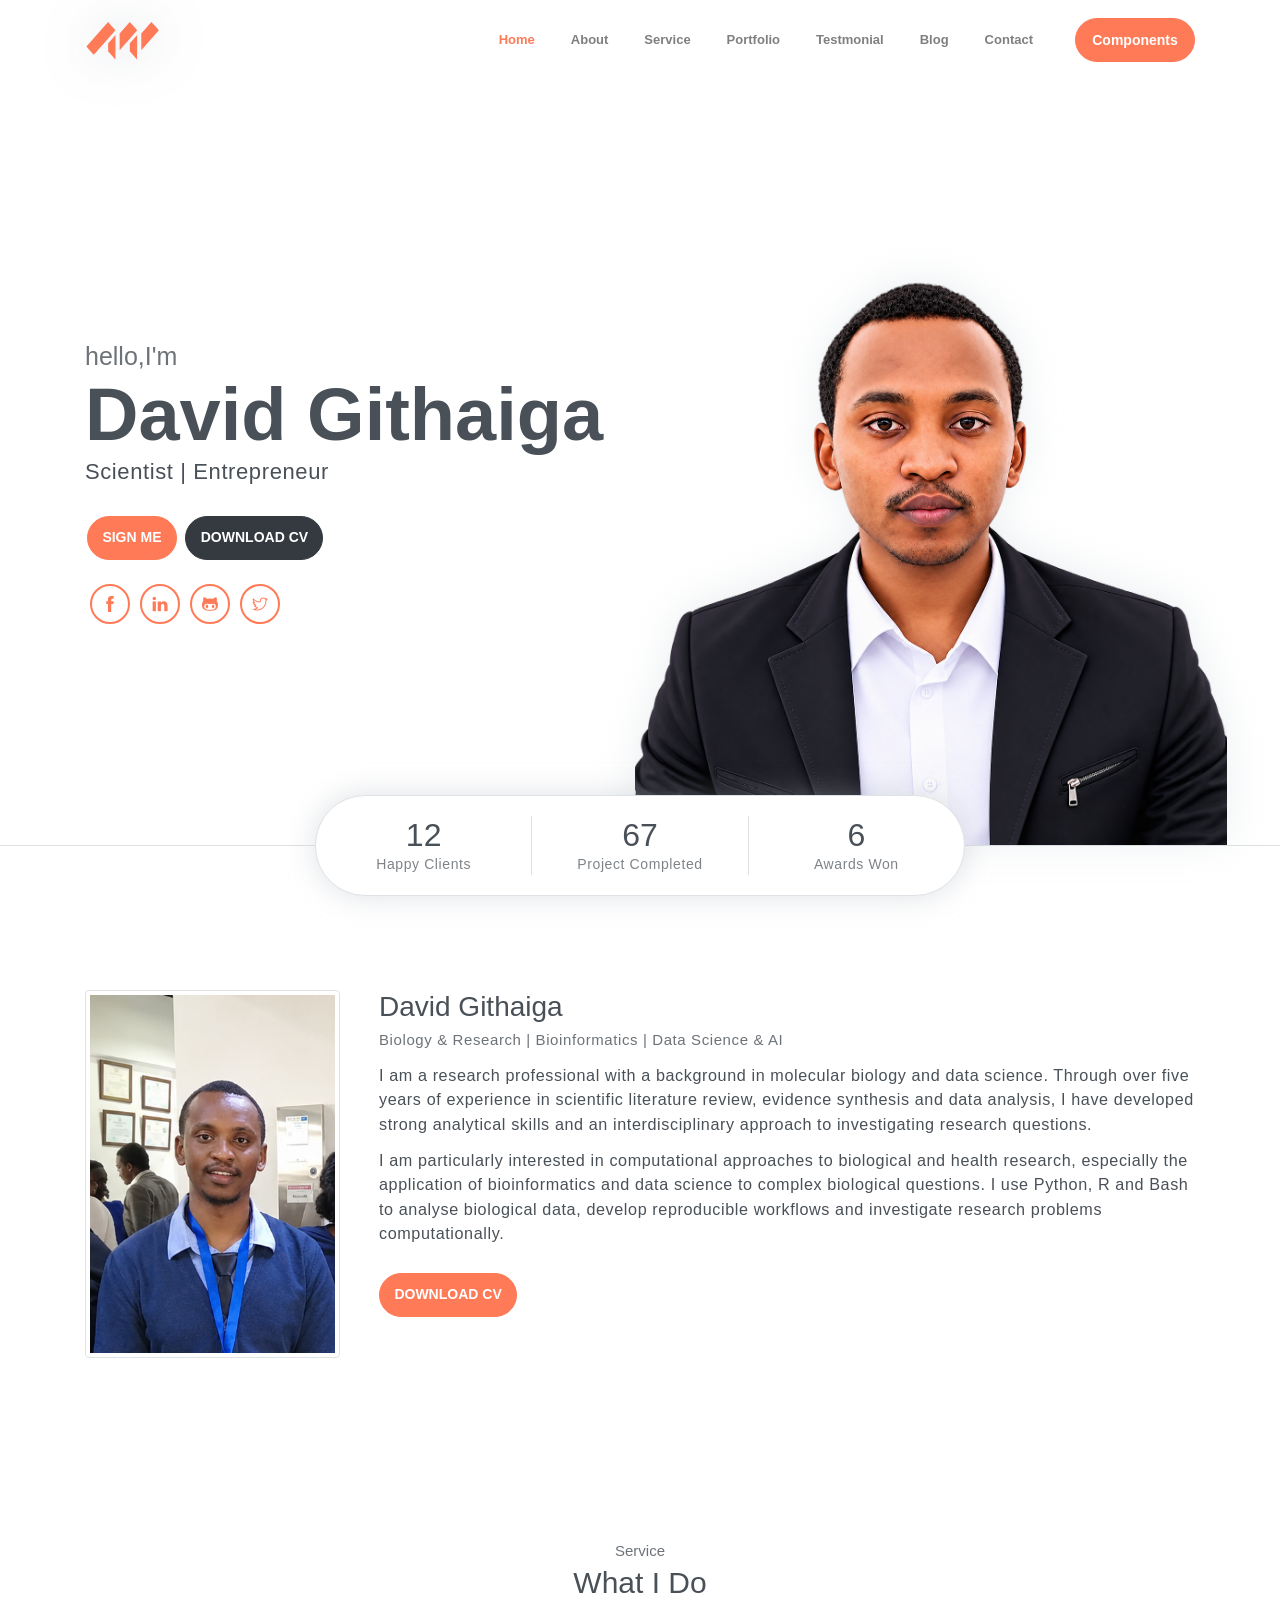
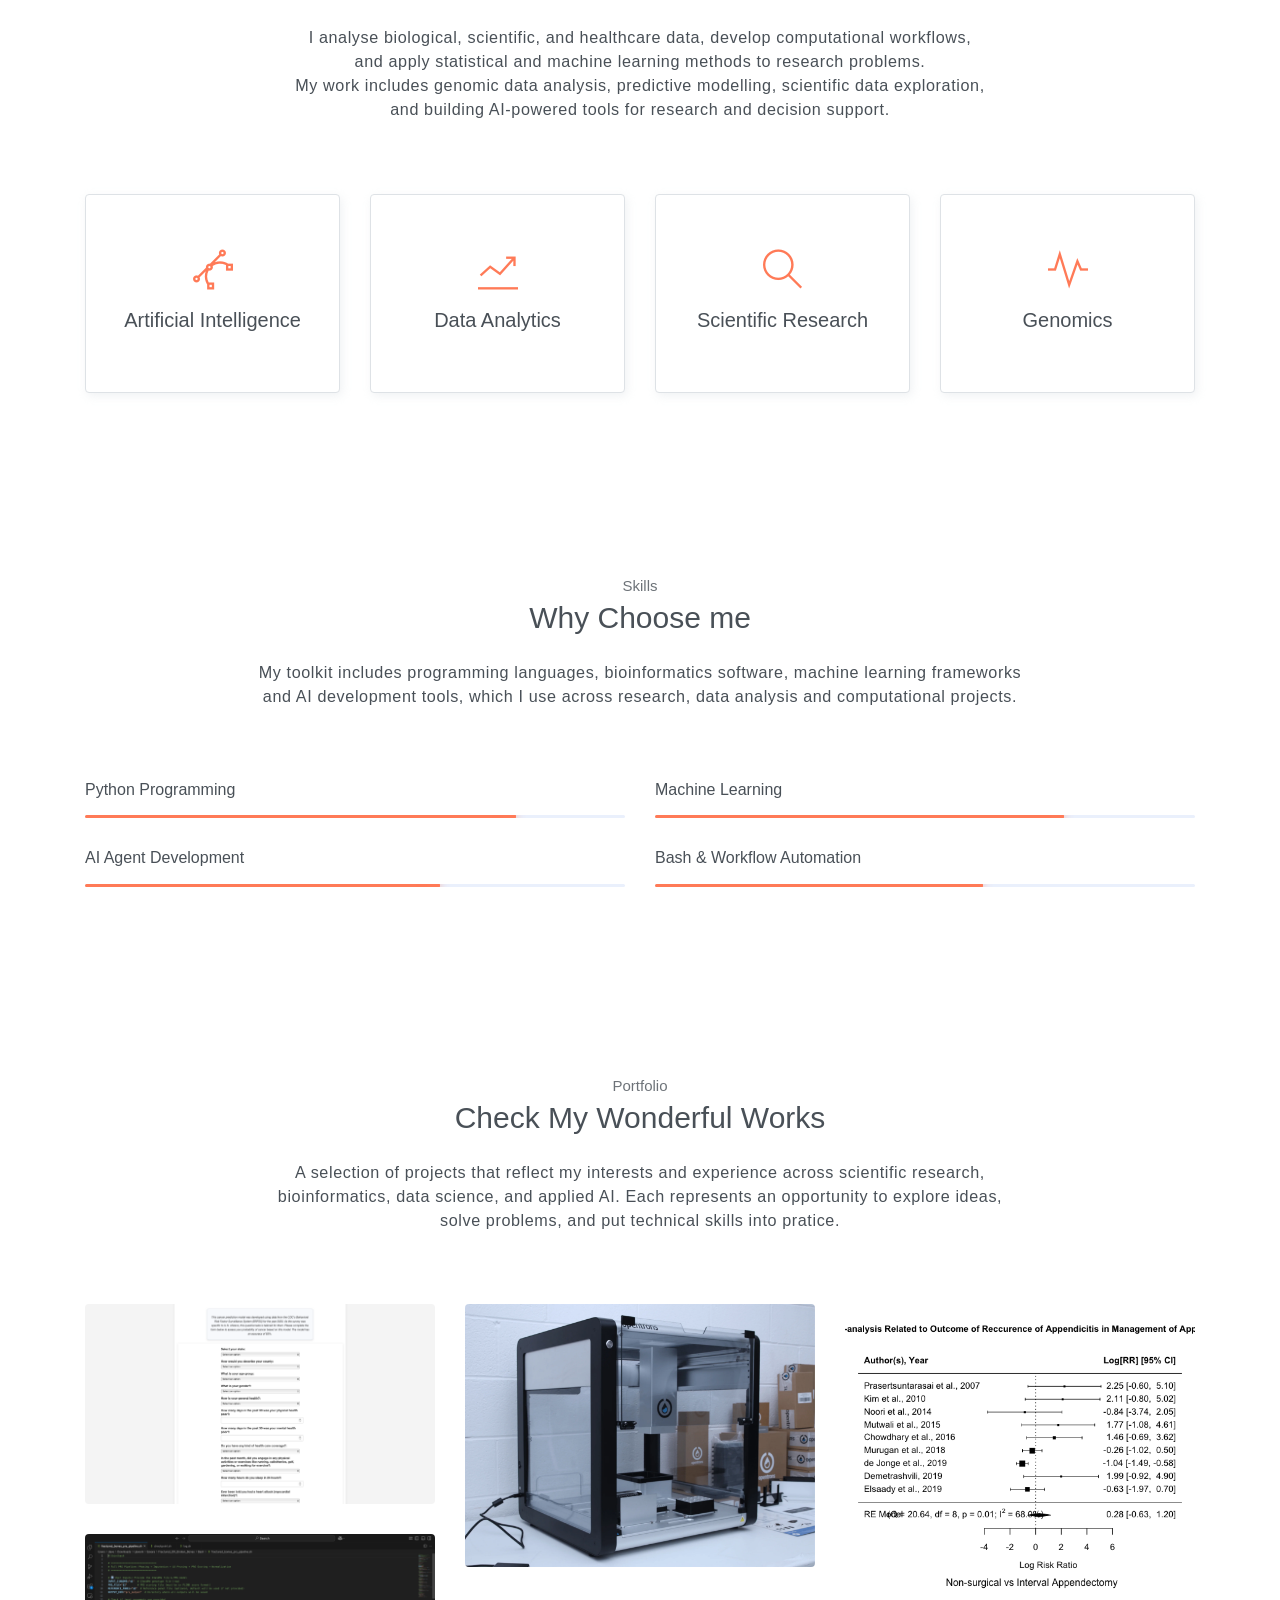
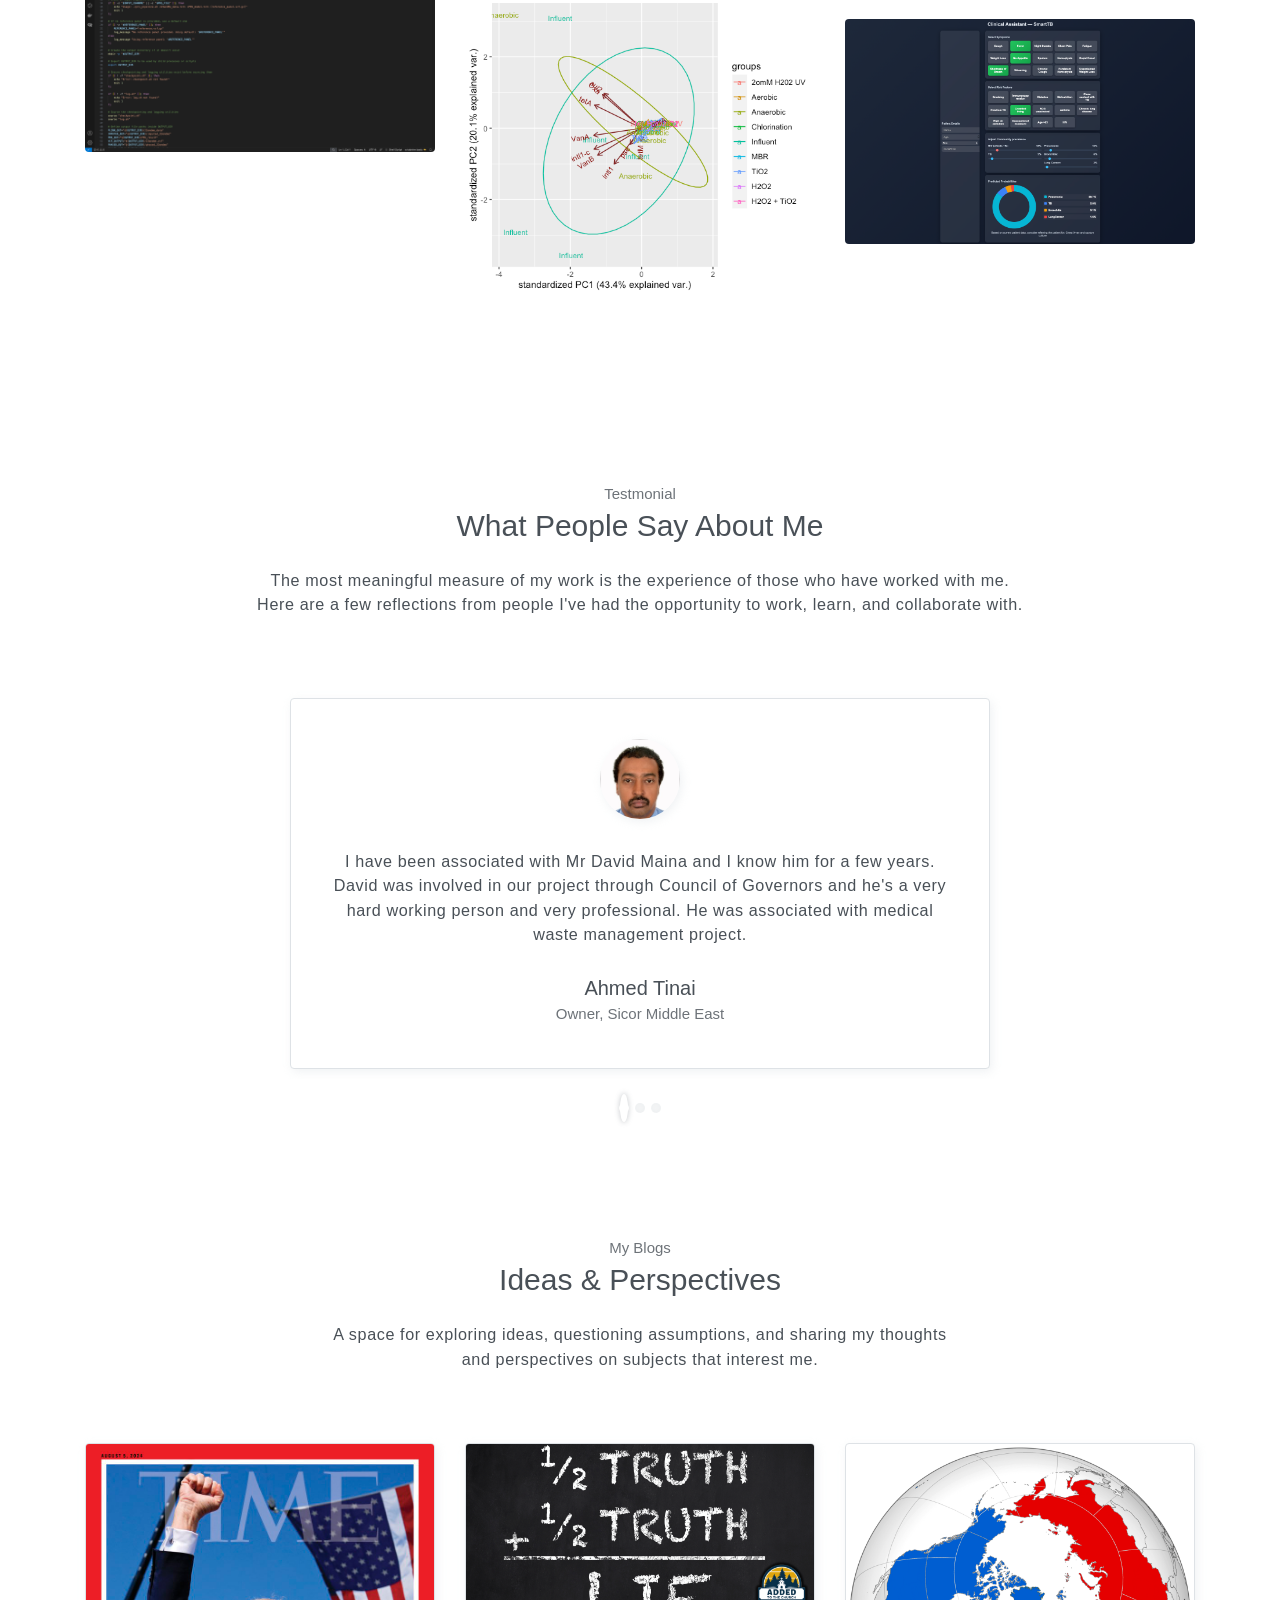
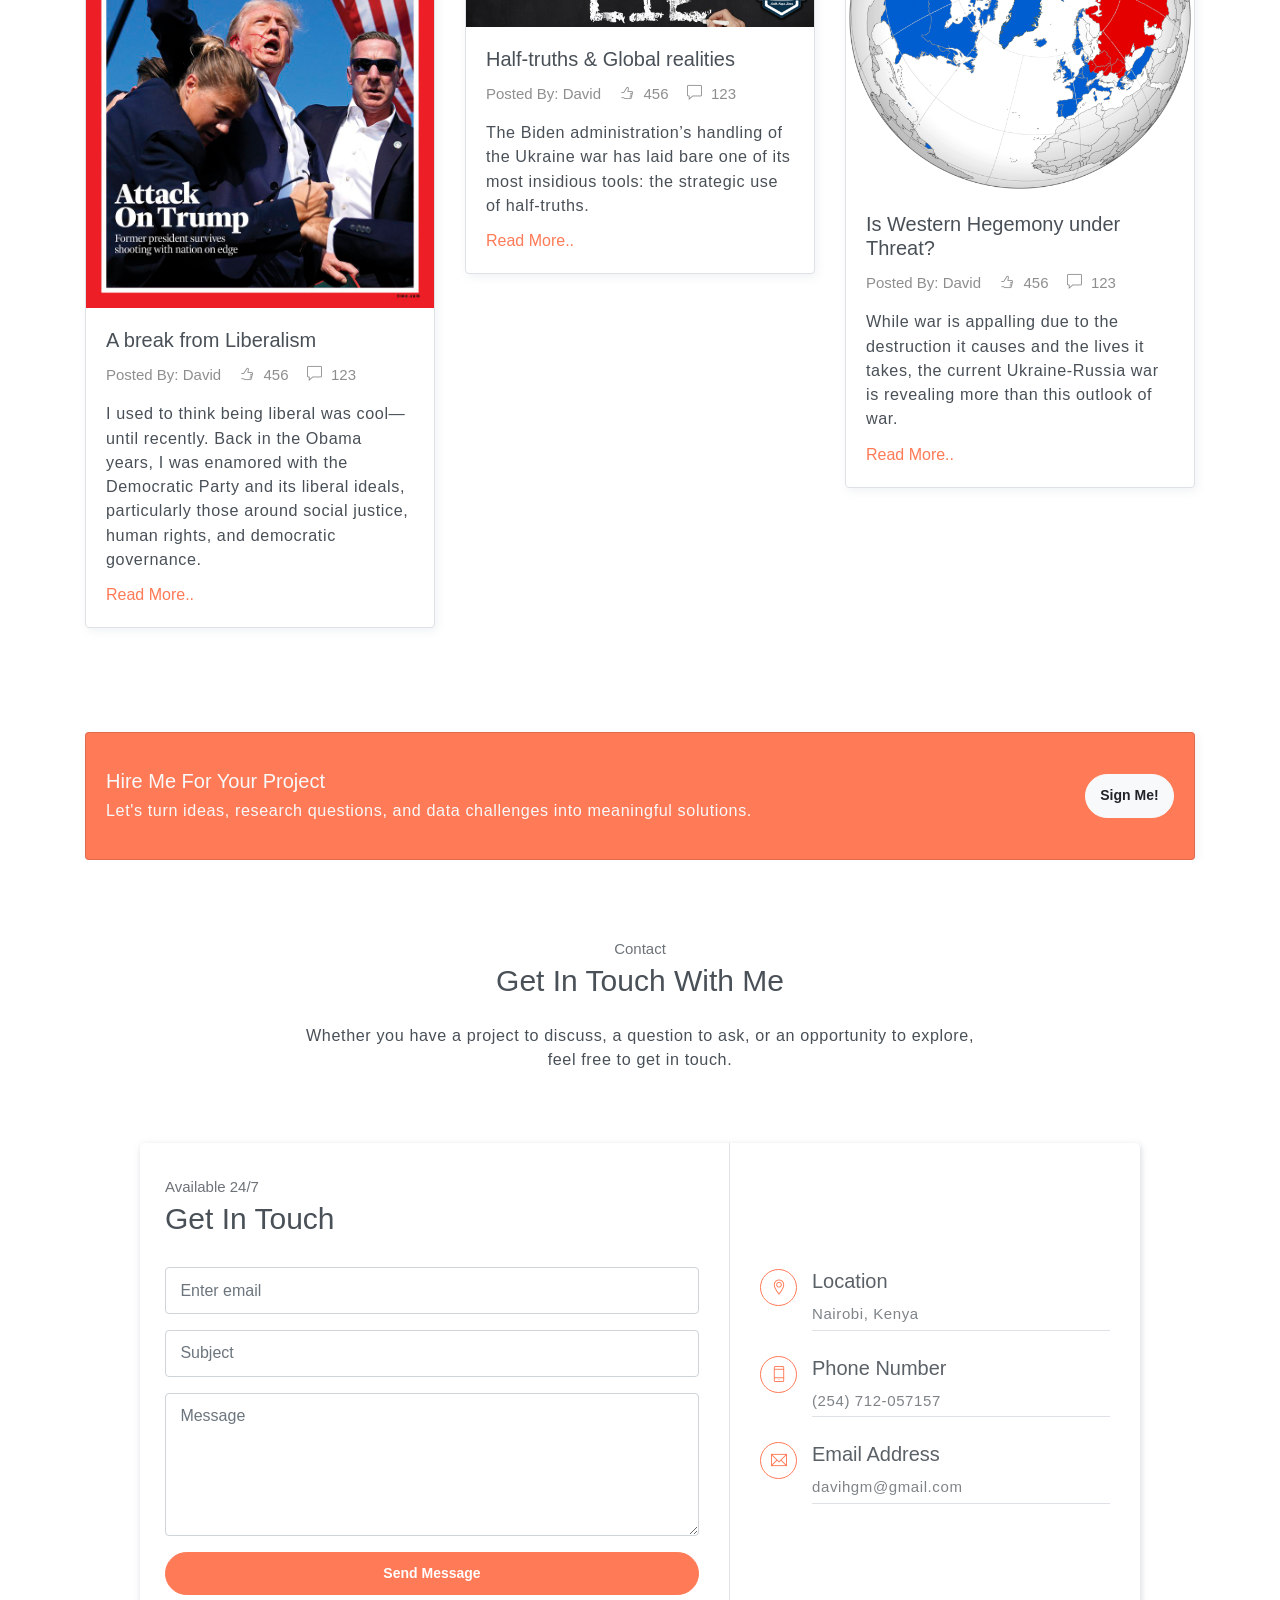
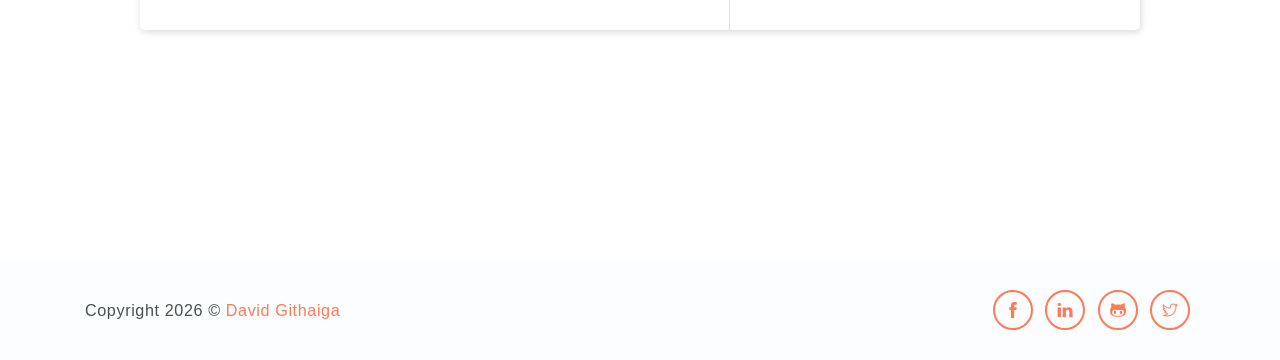
==== commit 8e5e2c10: "docs: add README.md" ====
--- a/public_html/index.html
+++ b/public_html/index.html
@@ -46,7 +46,7 @@
                         <a class="nav-link" href="#contact">Contact</a>
                     </li>
                     <li class="nav-item">
-                        <a class="- btn btn-primary rounded ml-4" href="javascript:void(0) components.html">Copmonents</a>
+                        <a class="- btn btn-primary rounded ml-4" href="javascript:void(0) components.html">Components</a>
                     </li>
                 </ul>
             </div>
